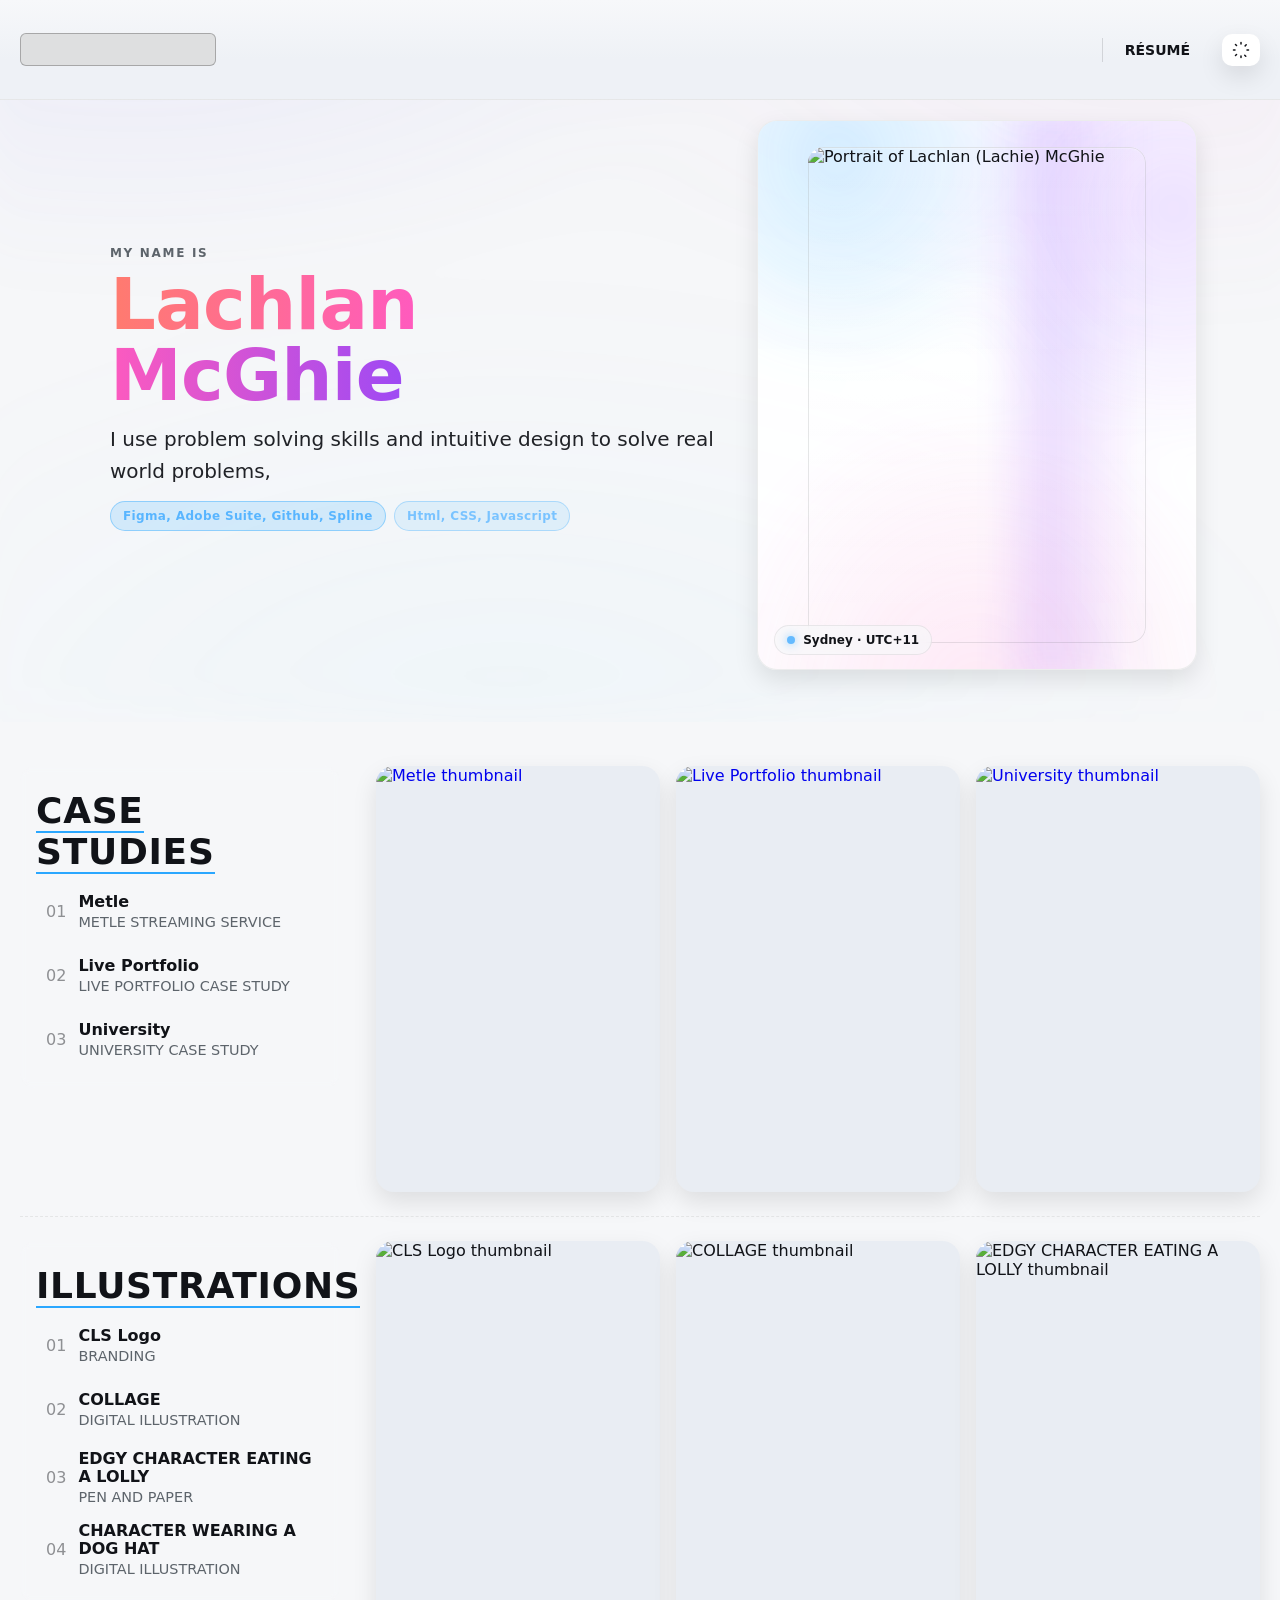
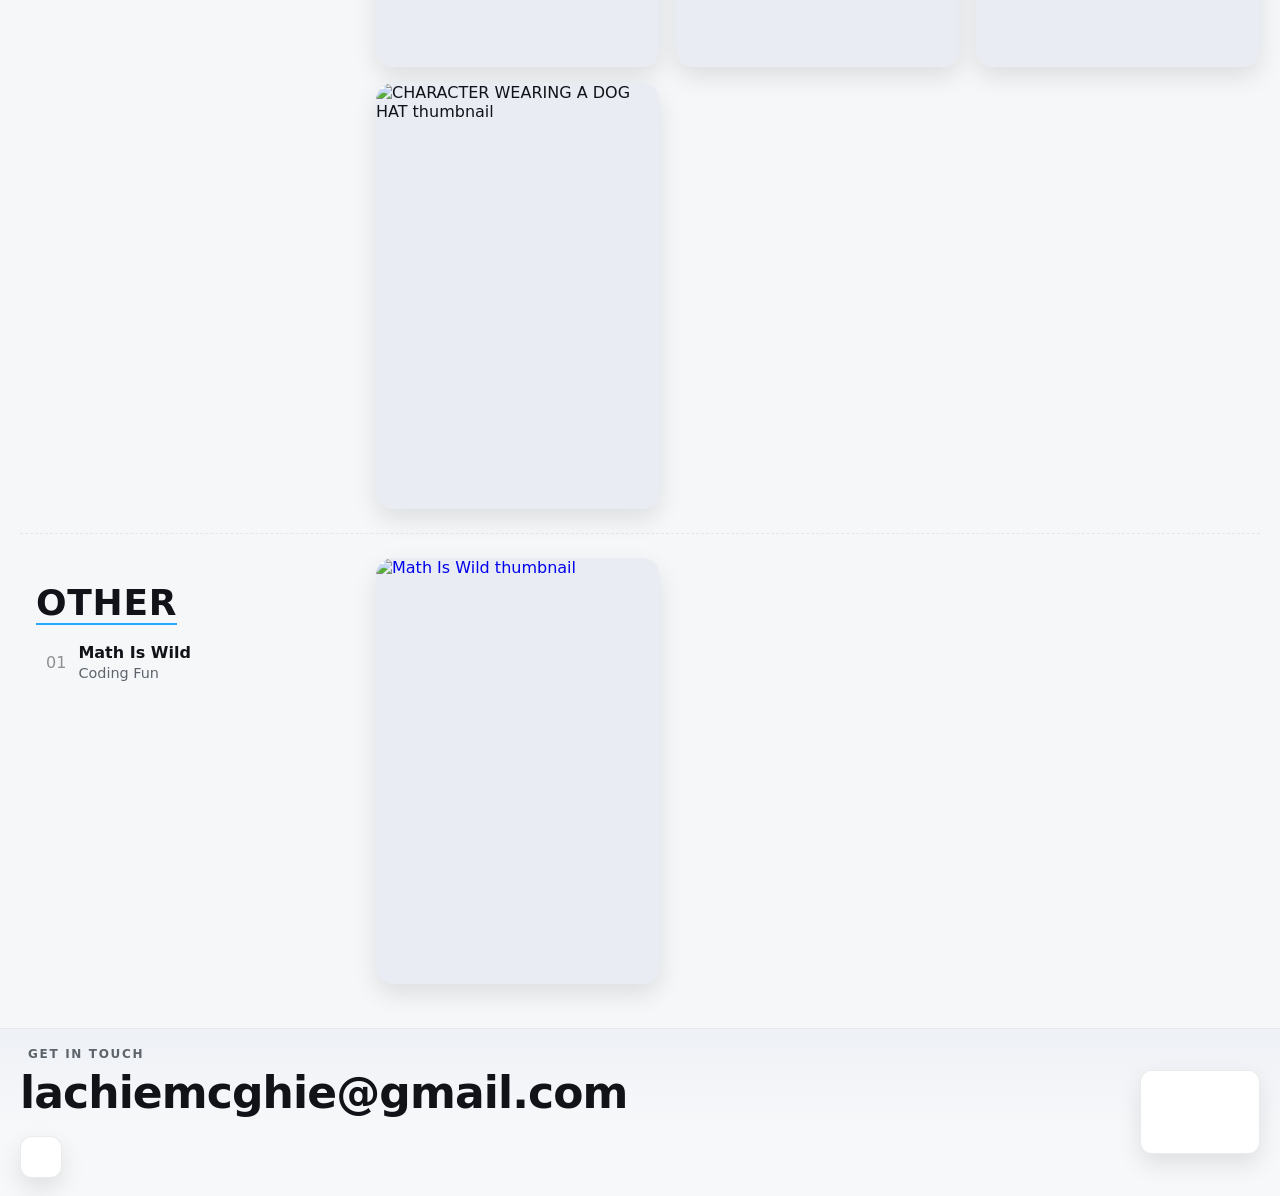
==== Public/index.html @ 0c48e63c "fresh: clean history without large binaries" ====
<!DOCTYPE html>
<html lang="en">

<!-- Head Starts -->

<head>
  <meta charset="UTF-8">
  <meta name="viewport" content="width=device-width, initial-scale=1.0">
  <title>Portfolio</title>
  <link rel="icon" type="image/png"
    href="[data-uri]">

  <!-- CSS -->
  <link rel="stylesheet" href="global.css" />
  <link rel="stylesheet" href="home.css" />

  <!-- Theme -->
  <meta name="theme-color" content="#0e0e11">

  <!-- Icons -->
  <script src="https://kit.fontawesome.com/159c5c66b8.js" crossorigin="anonymous"></script>

  <!-- Firebase (v8) -->
  <script src="https://www.gstatic.com/firebasejs/8.10.1/firebase-app.js"></script>
  <script src="https://www.gstatic.com/firebasejs/8.10.1/firebase-firestore.js"></script>
  <script src="https://www.gstatic.com/firebasejs/8.10.1/firebase-analytics.js"></script>

  <meta name="description"
    content="Lachlan McGhie — UX designer. Case studies in product design, research, prototypes, and writing.">
  <meta property="og:title" content="Lachlan McGhie — Portfolio">
  <meta property="og:description" content="UX case studies, writing, and illustration.">
  <meta property="og:type" content="website">
  <meta property="og:url" content="https://lachoutlaws.com/">
  <meta property="og:image" content="https://lachoutlaws.com/Images/og/home-og.jpg">
</head>
<!-- Head Ends -->

<body>
  <!-- ========= HEADER ========= -->
  <header>
    <div class="headerInner">
      <a href="index.html" class="headerLogoLink" aria-label="Home">
        <div class="headerLogo"></div>
      </a>

      <!-- hamburger (mobile) -->
      <button class="menuBtn" type="button" aria-label="Open menu" aria-expanded="false" aria-controls="mobileMenu">
        <svg class="menuIcon" viewBox="0 0 24 24" aria-hidden="true">
          <path d="M3 6h18v2H3zM3 11h18v2H3zM3 16h18v2H3z" fill="currentColor" />
        </svg>
      </button>

      <!-- desktop links -->
      <nav class="headerNav" aria-label="Primary">
        <!-- <a class="nav" href="#">ABOUT</a> -->
        <!-- download attribute will suggest download when supported -->
        <a class="nav" href="Data/UX Design Resume.pdf" target="_blank" download>RÉSUMÉ</a>
        <button class="themeToggle" id="themeToggle" aria-label="Toggle color theme" aria-pressed="false">
          <svg class="icon-sun" viewBox="0 0 24 24" width="18" height="18" aria-hidden="true">
            <path
              d="M12 4V2m0 20v-2m8-8h2M2 12h2m12.95 6.95 1.41 1.41M4.64 4.64 6.05 6.05m0 11.9-1.41 1.41m12.9-12.9 1.41-1.41"
              fill="none" stroke="currentColor" stroke-width="2" stroke-linecap="round" />
          </svg>
          <svg class="icon-moon" viewBox="0 0 24 24" width="18" height="18" aria-hidden="true">
            <path d="M21 12.79A9 9 0 1 1 11.21 3 7 7 0 0 0 21 12.79Z" fill="currentColor" />
          </svg>
        </button>
      </nav>
    </div>
  </header>

  <!-- mobile menu -->
  <nav id="mobileMenu" class="mobileMenu" hidden aria-label="Mobile">
    <ul>
      <li><a href="#">ABOUT</a></li>
      <li><a href="Data/UX Design Resume.pdf" download>RÉSUMÉ</a></li>
    </ul>
  </nav>

  <!-- ========= HERO ========= -->
  <section class="heroIntro" aria-label="Intro">
    <div class="heroIntro__wrap container heroIntroGrid">
      <!-- LEFT: text -->
      <div class="heroLeft">
        <p class="heroIntro__kicker">My Name Is</p>
        <h1 class="heroIntro__title">
          <span class="name-gradient is-anim">Lachlan McGhie</span>
        </h1>
        <p class="heroIntro__sub">
          I use problem solving skills and intuitive design to solve real world problems,
        </p>
        <ul class="heroIntro__chips" role="list">
          <li class="chip">Figma, Adobe Suite, Github, Spline</li>
          <li class="chip chip--soft">Html, CSS, Javascript</li>
        </ul>
      </div>

      <!-- RIGHT: portrait card -->
      <aside class="heroRight" aria-label="Portrait">
        <div class="avatarCard">
          <div class="avatarGlow" aria-hidden="true"></div>
          <figure class="avatarFrame">
            <img src="Images/tempMePic.png" alt="Portrait of Lachlan (Lachie) McGhie" />
          </figure>
          <div class="avatarBadge">
            <span class="dot"></span>
            Sydney · UTC+11
          </div>
        </div>
      </aside>
    </div>
    <div class="heroIntro__bg" aria-hidden="true"></div>
  </section>

  <!-- ========= CONTENT ========= -->
  <div class="container">
    <!-- ===== (Case Studies) ===== -->
    <section id="projects-caseStudies" class="projectsRow" aria-label="workProjects">
      <div class="projectsRowTOC">
        <div class="projectsTOC">
          <h3 class="projectsTOCTitle" data-work="caseStudy"><span><span>CASE STUDIES</span></span></h3>
          <ul class="projectsTOCLists res-caseStudy"></ul>
        </div>
      </div>
      <div class="projectsRowContent">
        <ul class="projectRowWorks"></ul>
      </div>
    </section>

    <!-- ===== (Illustrations) ===== -->
    <section id="projects-illustrations" class="projectsRow" aria-label="illustrationProjects">
      <div class="projectsRowTOC">
        <div class="projectsTOC">
          <h3 class="projectsTOCTitle" data-work="illustration"><span><span>ILLUSTRATIONS</span></span></h3>
          <ul class="projectsTOCLists res-illustration"></ul>
        </div>
      </div>
      <div class="projectsRowContent">
        <ul class="projectRowWorks"></ul>
      </div>
    </section>

    <!-- ===== (Other) ===== -->
    <section id="projects-other" class="projectsRow" aria-label="otherProjects">
      <div class="projectsRowTOC">
        <div class="projectsTOC">
          <h3 class="projectsTOCTitle" data-work="other"><span><span>OTHER</span></span></h3>
          <ul class="projectsTOCLists res-other"></ul>
        </div>
      </div>
      <div class="projectsRowContent">
        <ul class="projectRowWorks"></ul>
      </div>
    </section>
  </div>

  <!-- ===== FULLSCREEN GALLERY ===== -->
  <div class="galleryContainer" id="gallery" aria-hidden="true" role="dialog" aria-modal="true">
    <button class="galleryClose" aria-label="Close">&times;</button>

    <div class="galleryOverlay">
      <!-- Left -->
      <div class="gallerySection is-left">
        <img class="gallerySectionPreview is-prev" alt="Previous image preview">
        <button class="gallerySectionArrow is-prev" aria-label="Previous">
          <svg class="gallerySectionArrowIcon" viewBox="0 0 58 16" aria-hidden="true">
            <path
              d="M0.293 7.293a1 1 0 0 0 0 1.414l6.364 6.364a1 1 0 0 0 1.414-1.414L2.414 8l5.657-5.657A1 1 0 0 0 6.657.93L0.293 7.293ZM58 8V7H1v1H58Z"
              fill="currentColor" />
          </svg>
        </button>
      </div>

      <!-- Center (wrapped in glow) -->
      <div class="gallerySection is-center">
        <div class="glow-wrap">
          <div class="projectCard" role="group" aria-labelledby="case-title">
            <div class="projectCardBody">
              <div class="projectCardInfoContainer">
                <h3 id="case-title" class="projectCardTitle"></h3>
                <p class="projectCardSubtitle"></p>

                <h4 class="projectCardHeading">Overview</h4>
                <!-- JS fills this from JSON -->
                <p class="projectCardInfo"></p>

                <div class="projectCardButtonsContainer">
                  <a class="btn projectCardButton" href="#" target="_self" rel="noopener"></a>
                </div>
              </div>

              <figure class="projectCardMediaContainer">
                <img id="casePoster" class="projectCardMedia" alt="">
              </figure>
            </div>
          </div>
        </div>
      </div>

      <!-- Right -->
      <div class="gallerySection is-right">
        <img class="gallerySectionPreview is-next" alt="Next image preview">
        <button class="gallerySectionArrow is-next" aria-label="Next">
          <svg class="gallerySectionArrowIcon" viewBox="0 0 58 16" aria-hidden="true">
            <g transform="scale(-1,1) translate(-58,0)">
              <path
                d="M0.293 7.293a1 1 0 0 0 0 1.414l6.364 6.364a1 1 0 0 0 1.414-1.414L2.414 8l5.657-5.657A1 1 0 0 0 6.657.93L0.293 7.293ZM58 8V7H1v1H58Z"
                fill="currentColor" />
            </g>
          </svg>
        </button>
      </div>

      <div class="gallerySectionGlow is-left" aria-hidden="true"></div>
      <div class="gallerySectionGlow is-right" aria-hidden="true"></div>
    </div>

    <div class="gallerySectionBottomBar" role="group" aria-label="Slide navigation">
      <button class="gallerySectionArrow is-prev" aria-label="Previous">
        <svg class="gallerySectionArrowIcon" viewBox="0 0 58 16" aria-hidden="true">
          <path
            d="M0.293 7.293a1 1 0 0 0 0 1.414l6.364 6.364a1 1 0 0 0 1.414-1.414L2.414 8l5.657-5.657A1 1 0 0 0 6.657.93L0.293 7.293ZM58 8V7H1v1H58Z"
            fill="currentColor" />
        </svg>
      </button>

      <div class="gallerySectionSpacer" aria-hidden="true"></div>

      <button class="gallerySectionArrow is-next" aria-label="Next">
        <svg class="gallerySectionArrowIcon" viewBox="0 0 58 16" aria-hidden="true">
          <g transform="scale(-1,1) translate(-58,0)">
            <path
              d="M0.293 7.293a1 1 0 0 0 0 1.414l6.364 6.364a1 1 0 0 0 1.414-1.414L2.414 8l5.657-5.657A1 1 0 0 0 6.657.93L0.293 7.293ZM58 8V7H1v1H58Z"
              fill="currentColor" />
          </g>
        </svg>
      </button>
    </div>
  </div>

  <!-- ========= FOOTER ========= -->
  <footer class="footer" role="contentinfo">
    <div class="footerInner">
      <div class="footerWrapper">
        <div class="emailContainer">
          <div class="kicker">
            <i class="fa-solid fa-envelope" aria-hidden="true"></i>
            GET IN TOUCH
          </div>

          <div class="footerEmail">
            <a class="emailAddress" href="mailto:lachiemcghie@gmail.com">lachi​emcghie@gmail.com</a>
          </div>

          <nav class="socialsContainer" aria-label="Social links">
            <a href="https://www.instagram.com/lachoutlaws/" aria-label="LinkedIn" target="_blank" rel="noopener">
              <i class="fa-brands fa-instagram" aria-hidden="true"></i>
            </a>
          </nav>
        </div>

        <div class="footerRight" aria-hidden="true"></div>
      </div>
    </div>
  </footer>

  <!-- JavaScript -->
  <script type="module" src="reveal.js"></script>
  <script type="module" src="home.js"></script>
  <script type="module" src="appContent.js"></script>
  <script type="module" src="./firestore.js"></script>
</body>

</html>
---- Public/global.css ----
/* Shadows (elevation tokens) */
:root {
  --shadow-s: inset 0 1px 2px #ffffff30, 0 1px 2px #00000030, 0 2px 4px #00000015;
  /* small */
  --shadow-m: inset 0 1px 2px #ffffff50, 0 2px 4px #00000030, 0 4px 8px #00000015;
  /* medium */
  --shadow-l: inset 0 1px 2px #ffffff70, 0 4px 6px #00000030, 0 6px 10px #00000015;
  /* large */
}

/* Dark mode: dial down the white inset so it doesn’t halo */
@media (prefers-color-scheme: dark) {
  :root {
    --shadow-s: inset 0 1px 2px #ffffff20, 0 1px 2px #00000060, 0 2px 4px #00000040;
    --shadow-m: inset 0 1px 2px #ffffff25, 0 2px 4px #00000060, 0 4px 8px #00000040;
    --shadow-l: inset 0 1px 2px #ffffff30, 0 4px 6px #00000060, 0 6px 10px #00000040;
  }
}

/* ====== THEME CORE ====== */
/* We keep your existing :root as the Dark defaults. */
/* Light theme overrides live under [data-theme="light"]. */

:root[data-theme="light"] {
  /* palette */
  --bg: #f6f7f9;
  --fg: #111318;
  --muted: #5d646b;
  --accent: #2AA7FF;
  /* a bit cleaner on light */
  --card: #ffffff;

  /* shadows tuned for light backgrounds */
  --shadow: 0 10px 24px rgba(0, 0, 0, .10);
  --shadow-thumb: 0 6px 14px rgba(0, 0, 0, .10);
  --shadow-thumb-hover: 0 12px 22px rgba(0, 0, 0, .16);

  /* frosted surfaces */
  --glass-tint: color-mix(in oklab, #ffffff 80%, #c9d1d9 20%);
}

/* Use the var if present; fall back to dark formula */
.caseCard {
  background: var(--glass-tint, color-mix(in oklab, var(--bg) 80%, white 12%));
}

/* Scrim for overlay per theme */
.gallery {
  background: rgba(8, 8, 10, .86);
}

:root[data-theme="light"] .gallery {
  background: rgba(240, 242, 245, .86);
}

/* Text on glass a notch darker on light */
:root[data-theme="light"] .caseLeft p {
  color: color-mix(in oklab, var(--fg) 88%, black 12%);
}

/* Outline/keylines visible on light */
:root[data-theme="light"] .socialsContainer a,
:root[data-theme="light"] .footerRight {
  border-color: #00000014;
}

/* Year card glass tweak for light */
:root[data-theme="light"] .yearCard {
  background: color-mix(in oklab, #ffffff 88%, #c9d1d9 12%);
  border-color: #00000012;
  box-shadow:
    inset 0 1px 2px rgba(255, 255, 255, .65),
    0 10px 24px rgba(0, 0, 0, .10);
}

/* Hero/CTA pills keep the same two-layer recipe; colors swap via vars */
:root[data-theme="light"] .btn,
:root[data-theme="light"] .btn-cta {
  box-shadow:
    inset 0 1px 2px rgba(255, 255, 255, .9),
    0 4px 10px rgba(0, 0, 0, .12);
}

/* ====== THEME TOGGLE BUTTON ====== */
.themeToggle {
  appearance: none;
  border: 1px solid #ffffff26;
  background: var(--card);
  color: var(--fg);
  width: 38px;
  height: 32px;
  display: inline-grid;
  place-items: center;
  border-radius: 10px;
  margin-left: 10px;
  cursor: pointer;
  box-shadow: var(--shadow);
  transition: transform .12s ease, box-shadow .18s ease, border-color .18s ease, background-color .18s ease;
}

.themeToggle:hover {
  transform: translateY(-1px);
  border-color: var(--accent);
  box-shadow: 0 0 0 3px color-mix(in oklab, var(--accent) 18%, transparent), var(--shadow);
}

.themeToggle:active {
  transform: translateY(0);
}

.themeToggle .icon-sun {
  display: none;
}

.themeToggle .icon-moon {
  display: block;
}

/* In light mode, show sun icon */
:root[data-theme="light"] .themeToggle .icon-sun {
  display: block;
}

:root[data-theme="light"] .themeToggle .icon-moon {
  display: none;
}

/* Nice, low-cost color transition */
html,
body,
.yearCard,
.caseCard,
header,
.footer,
.yWorksLists__thumb {
  transition: background-color .25s ease, color .25s ease, border-color .25s ease;
}


/* Gate: only animate when JS is present */
.js .reveal {
  opacity: 0;
  transform: translateY(12px);
  transition: opacity .45s ease-out, transform .45s ease-out;
  will-change: opacity, transform;
}

.js .reveal.is-visible {
  opacity: 1;
  transform: none;
}

@media (prefers-reduced-motion: reduce) {
  .js .reveal {
    opacity: 1 !important;
    transform: none !important;
    transition: none !important;
  }
}

/* ===== Illustrations module (simple grid) ===== */
.illGrid {
  display: grid;
  grid-template-columns: repeat(auto-fill, minmax(240px, 1fr));
  gap: var(--gap);
}

/* Cards */
.illCard {
  list-style: none;
  display: block;
  border-radius: 16px;
  overflow: hidden;
  background: var(--card);
  border: 1px solid var(--border-soft, #ffffff14);
  box-shadow: var(--shadow);
}

/* Thumb uses aspect-ratio (no absolute math needed) */
.illThumb {
  width: 100%;
  aspect-ratio: 4 / 3;
  /* default shape */
  background: #222 center/cover no-repeat;
}

.illThumb img {
  display: none;
}

/* bg does the preview; keep <img> for gallery fallback */

/* Optional width spans on wide screens */
.illCard.span-2x1 {
  grid-column: span 2;
}

/* wider card */
.illCard.span-2x2 {
  grid-column: span 2;
}

/* still just wider; square look via ratio */
.illCard.span-1x2 .illThumb {
  aspect-ratio: 3 / 4;
}

/* portrait */
.illCard.span-2x1 .illThumb {
  aspect-ratio: 16 / 9;
}

/* landscape wide */
.illCard.span-2x2 .illThumb {
  aspect-ratio: 1 / 1;
}

/* square */

.illMeta {
  padding: 10px 12px 12px;
  display: grid;
  gap: 4px;
}

.illTitle {
  margin: 0;
  color: #fff;
  font: 700 15px/1.3 Inter, system-ui;
}

.illSub {
  margin: 0;
  color: var(--muted);
  font: 500 12px/1.2 system-ui;
}

/* mobile: single column anyway */
@media (max-width: 720px) {

  .illCard.span-2x1,
  .illCard.span-2x2 {
    grid-column: span 1;
  }
}

.imgPlaceholder {
  width: 100%;
  /* aspect-ratio: 16/9; */
  background: #5ba7ff;
  border: 1px solid var(--border-soft, #ffffff14);
  border-radius: 12px;
  box-shadow: var(--shadow, 0 10px 30px rgba(0, 0, 0, .35));
}

/* ===== Force header/footer to respect theme (wins specificity) ===== */

/* 1) Make sure we have theme tokens for gradients */
:root {
  --grad-a: #0f0f12;
  /* dark top */
  --grad-b: #0d0d10;
  /* dark base */
  --line-weak: #ffffff14;
}

:root[data-theme="light"] {
  --grad-a: #f7f8fa;
  /* light top */
  --grad-b: #eef1f6;
  /* light base */
  --line-weak: #00000012;
}



/* 2) Override any earlier background rules */
html:not([data-theme="light"]) header,
html:not([data-theme="light"]) .footer {
  background: linear-gradient(180deg, var(--grad-a) 0%, var(--grad-b) 60%, var(--grad-b)) !important;
}

/* In light mode, flip to the light gradient */
html[data-theme="light"] header {
  background: linear-gradient(180deg, var(--grad-a) 0%, var(--grad-b) 60%, var(--grad-b)) !important;
  border-bottom-color: var(--line-weak) !important;
}

html[data-theme="light"] .footer {
  background: linear-gradient(180deg, var(--grad-b) 0%, var(--grad-a) 60%, var(--grad-a)) !important;
  border-top-color: var(--line-weak) !important;
}

/* 3) Kill any stray component-level backgrounds fighting us */
header,
.footer {
  background-color: transparent !important;
  /* in case some rule set a plain color */
  background-image: none;
  /* reset before we apply our gradient above */
}



/* ========== Header (sticky) ========== */
header {
    position: fixed;
    width: 100%;
    top: 0;
    z-index: 200;
    height: var(--header-h);
    background: linear-gradient(180deg, var(--grad-a) 0%, var(--grad-b) 60%, var(--grad-b));
    border-bottom: 1px solid var(--line-weak);
    display: flex;
    justify-content: center;
    padding: 0 var(--gutter-x);
}

.headerInner {
    width: 100%;
    max-width: var(--container-max);
    margin: 0 auto;
    display: flex;
    justify-content: space-between;
    align-items: center;
}

.headerLogo {
    width: 196px;
    height: 33px;
    border-radius: 6px;
    background: color-mix(in oklab, var(--fg) 12%, var(--surface-1));
    box-shadow: inset 0 0 0 1px rgba(0, 0, 0, .25);
}

.headerNav {
    display: inline-flex;
    align-items: center;
    gap: 0;
}

.headerNav .nav {
    display: flex;
    padding: 4px 22px;
    justify-content: center;
    align-items: center;
    gap: 4px;
    border-left: 1px solid var(--line-mid);
    color: var(--fg);
    font-size: 14px;
    font-weight: 600;
    text-decoration: none;
}

.headerNav .nav:last-child {
    border-right: 1px solid var(--line-mid);
}

.menuBtn {
    display: none;
    appearance: none;
    border: 0;
    background: transparent;
    padding: 8px;
    line-height: 0;
    color: var(--fg);
    cursor: pointer;
}

.menuIcon {
    width: 28px;
    height: 28px;
    display: block;
}

.menuBtn:focus-visible {
    outline: 2px solid var(--accent);
    outline-offset: 3px;
    border-radius: 6px;
}

/* Mobile nav panel */
.mobileMenu {
    position: fixed;
    top: var(--header-h);
    left: 0;
    right: 0;
    background: var(--surface-1);
    color: var(--fg);
    padding: 16px var(--gutter-x) 24px;
    transform: translateY(-8px);
    opacity: 0;
    transition: opacity .18s ease, transform .18s ease;
    z-index: 120;
    border-bottom: 1px solid var(--line-weak);
}

.mobileMenu[hidden] {
    display: block;
    opacity: 0;
    pointer-events: none;
}

.mobileMenu.is-open {
    opacity: 1;
    transform: translateY(0);
    pointer-events: auto;
}

.mobileMenu ul {
    list-style: none;
    margin: 0;
    padding: 0;
    display: flex;
    flex-direction: column;
    gap: 18px;
}

.mobileMenu a {
    color: var(--fg);
    text-decoration: none;
    font: 700 20px/1.2 system-ui;
}


/* ========== Footer ========== */
.footer {
    width: 100%;
    background: linear-gradient(180deg, var(--grad-b) 0%, var(--surface-0) 60%, var(--surface-0));
    border-top: 1px solid var(--line-weak);
    display: flex;
    justify-content: center;
    align-items: center;
    padding: 0 var(--gutter-x);
    min-height: var(--header-h);
}

.footerInner {
    width: 100%;
    max-width: var(--container-max);
    margin: 0 auto;
}

.footerWrapper {
    width: 100%;
    display: flex;
    align-items: center;
    justify-content: space-between;
    gap: 24px;
    padding: 18px 0;
}

.emailContainer .kicker {
    font-size: 12px;
    font-weight: 800;
    letter-spacing: .14em;
    text-transform: uppercase;
    color: var(--muted);
    margin-bottom: 6px;
    display: flex;
    align-items: center;
    gap: 8px;
}

.footerEmail {
    display: flex;
    align-items: baseline;
    gap: 14px;
    flex-wrap: wrap;
}

.emailAddress {
    text-decoration: none;
    color: var(--fg);
    font-family: Inter, system-ui, -apple-system, "Segoe UI", Roboto, Arial, sans-serif;
    font-size: clamp(24px, 4.5vw, 44px);
    line-height: 1.2;
    font-weight: 700;
    letter-spacing: -.02em;
    text-underline-offset: 4px;
    text-decoration-thickness: 2px;
    transition: color .18s ease, text-decoration-color .18s ease, opacity .18s ease;
}

.emailAddress:hover,
.emailAddress:focus-visible {
    text-decoration: underline;
    text-decoration-color: var(--accent);
    color: var(--fg);
    opacity: .95;
    outline: none;
}

.socialsContainer {
    display: flex;
    align-items: center;
    gap: 14px;
    margin-top: 16px;
}

.socialsContainer a {
    width: 42px;
    height: 42px;
    display: grid;
    place-items: center;
    border-radius: 12px;
    border: 1px solid var(--line-mid);
    color: var(--fg);
    background: var(--surface-1);
    box-shadow: var(--shadow);
    text-decoration: none;
    transition: transform .15s ease, background-color .15s ease, border-color .15s ease, box-shadow .15s ease;
    outline: none;
}

.socialsContainer a:hover,
.socialsContainer a:focus-visible {
    transform: translateY(-2px);
    background: color-mix(in oklab, var(--surface-1) 92%, var(--bg) 8%);
    border-color: var(--accent);
    box-shadow: 0 0 0 3px color-mix(in oklab, var(--accent) 20%, transparent), var(--shadow);
}

.footerRight {
    width: 120px;
    height: 84px;
    border-radius: 12px;
    background: var(--surface-1);
    box-shadow: var(--shadow);
    border: 1px solid var(--line-weak);
    flex-shrink: 0;
}

.footerRight img {
    width: 100%;
    height: 100%;
    object-fit: cover;
    object-position: center;
    border-radius: inherit;
}


:root{
  --z-header: 4000;
  --z-gallery: 3000;
  --header-h: 100px;           /* desktop default */
  --gallery-pad-top: calc(var(--header-h) + max(14px, env(safe-area-inset-top)));
}

/* your fixed header stays on top */
header{
  position: fixed;
  inset: 0 0 auto 0;
  z-index: var(--z-header);
}

/* overlay */
#gallery{
  position: fixed;
  inset: 0;
  z-index: var(--z-gallery);
  height: 100svh;
  padding-top: var(--gallery-pad-top);  /* ⬅️ the important bit */
  padding-bottom: max(10px, env(safe-area-inset-bottom));
  overflow: auto;
}

/* make the center panel a positioning context for your label chip */
#gallery .gallerySection.is-center{ position: relative; }

/* nudge the chip down a touch so it never touches the header */
.galleryTopLabel{
  position: absolute;
  left: clamp(10px, 1.2vw, 16px);
  top: clamp(12px, 1.6vw, 20px);
}

/* extra breathing room above the first card area */
#gallery .gallerySection.is-center .projectCard,
#gallery .gallerySection.is-center .projectCardHeader{
  margin-top: clamp(6px, 1.5vh, 18px);
}

@media (max-width: 720px){
  :root{ --header-h: 50px; }   /* your mobile header */
  /* a touch more pad on small screens */
  #gallery{ padding-top: calc(var(--gallery-pad-top) + 6px); }
}

@media (max-width: 720px) {
  .galleryTopLabel { display: none !important; }
}
---- Public/home.css ----
/* ========== Core tokens (Dark default) ========== */
:root {
    /* Palette */
    --bg: #0e0e11;
    --fg: #e7e7ea;
    --muted: #9aa1a6;
    --accent: #79DAFF;
    --accent50: #79DAFFaa;
    --accent-ink: #06141a;

    /* Surfaces */
    --card: #16161a;
    --surface-0: var(--bg);
    --surface-1: var(--card);
    --surface-2: color-mix(in oklab, var(--bg) 80%, white 12%);

    /* Lines */
    --line-weak: #ffffff14;
    --line-mid: #ffffff26;

    /* Gradients */
    --grad-a: #0f0f12;
    --grad-b: #0d0d10;

    /* Overlay / hints */
    --scrim: rgba(8, 8, 10, .86);
    --edge-hint: rgba(173, 216, 230, .30);
    --thumb-bg: #222;

    /* Shadows */
    --shadow: 0 10px 30px rgba(0, 0, 0, .35);
    --shadow-thumb: 0 6px 14px rgba(0, 0, 0, .12);
    --shadow-thumb-hover: 0 12px 22px rgba(0, 0, 0, .18);
    --glass-top-hl: rgba(255, 255, 255, .14);
    --glass-shadow: var(--shadow);

    /* Sizes / spacing */
    --gap: 16px;
    --radius: 18px;
    --radius-sm: 10px;
    --radius-md: 12px;
    --radius-lg: 16px;
    --pad: 20px;
    --leftCol: minmax(220px, 320px);
    --container-max: 1400px;
    --header-h: 100px;
    --gutter-x: var(--pad);

    /* Gallery */
    --peek: 96px;
    --panel-w: 340px;
    --stage-raise: 40px;
    --poster-col: 420px;
    --btn-outline-w: 2px;

    /* Small shadow tokens */
    --shadow-s: inset 0 1px 2px #ffffff30, 0 1px 2px #00000030, 0 2px 4px #00000015;
    --shadow-m: inset 0 1px 2px #ffffff50, 0 2px 4px #00000030, 0 4px 8px #00000015;
    --shadow-l: inset 0 1px 2px #ffffff70, 0 4px 6px #00000030, 0 6px 10px #00000015;
}

/* ========== Light theme overrides ========== */
:root[data-theme="light"] {
    --bg: #f6f7f9;
    --fg: #111318;
    --muted: #5d646b;
    --accent: #2AA7FF;
    --accent50: color-mix(in oklab, var(--accent) 66%, transparent);

    --card: #fff;
    --surface-0: var(--bg);
    --surface-1: var(--card);
    --surface-2: color-mix(in oklab, #fff 88%, #c9d1d9 12%);

    --line-weak: #00000012;
    --line-mid: #0000001f;
    --grad-a: #f7f8fa;
    --grad-b: #eef1f6;

    --scrim: rgba(240, 242, 245, .86);
    --edge-hint: rgba(0, 123, 193, .18);
    --thumb-bg: #e9edf3;

    --glass-top-hl: rgba(255, 255, 255, .65);
    --glass-shadow: 0 10px 24px rgba(0, 0, 0, .10);

    --shadow: 0 10px 24px rgba(0, 0, 0, .10);
    --shadow-thumb: 0 6px 12px rgba(0, 0, 0, .10);
    --shadow-thumb-hover: 0 12px 20px rgba(0, 0, 0, .16);

    --shadow-s: inset 0 1px 2px #ffffff20, 0 1px 2px #00000025, 0 2px 4px #00000012;
    --shadow-m: inset 0 1px 2px #ffffff30, 0 2px 4px #00000025, 0 4px 8px #00000012;
    --shadow-l: inset 0 1px 2px #ffffff36, 0 4px 6px #00000025, 0 6px 10px #00000012;
}

/* ========== Base ========== */
* {
    box-sizing: border-box;
}

html,
body {
    height: 100%;
}

html {
    scroll-padding-top: calc(var(--header-h) + 12px);
}

/* support legacy + new section offset */
.yRow,
.projectsRow {
    scroll-margin-top: calc(var(--header-h) + 12px);
}

body {
    margin: 0;
    background: var(--surface-0);
    color: var(--fg);
    font-family: system-ui, -apple-system, Segoe UI, Roboto, Inter, Arial, sans-serif;
}

/* smooth theme transitions on main surfaces */
html,
body,
header,
.footer,
.yearCard,
.caseCard,
.projectCard,
.yWorksLists__thumb,
.projectRowWorksThumbnail {
    transition: background-color .25s ease, color .25s ease, border-color .25s ease;
}

/* ========== Container ========== */
.container {
    max-width: var(--container-max);
    margin: 0 auto;
    padding: var(--pad);
}

/* ========== HeroIntro (with subtle purple glow + portrait card) ========== */
.heroIntro {
    position: relative;
    isolation: isolate;
    padding: clamp(8px, 2.2vw, 28px) var(--pad) clamp(16px, 3vw, 32px);
    padding-top: 100px;
    background: var(--bg);
    color: var(--fg);
    overflow: clip;
}

.heroIntro__bg {
    position: absolute;
    inset: -12% -2% -8%;
    background:
        radial-gradient(90% 70% at 12% 10%, color-mix(in oklab, #8b7dff 16%, transparent) 0%, transparent 55%),
        radial-gradient(80% 60% at 88% 18%, color-mix(in oklab, #ff7ce6 10%, transparent) 0%, transparent 60%),
        radial-gradient(100% 80% at 40% 100%, color-mix(in oklab, #6cd2ff 8%, transparent) 0%, transparent 65%),
        linear-gradient(180deg, color-mix(in oklab, var(--fg) 2%, transparent), transparent 60%);
    transform: translateY(-6%);
    filter: blur(26px) saturate(1.02) contrast(1.02);
    opacity: .62;
    pointer-events: none;
    z-index: -1;
}

.heroIntro .container {
    max-width: min(var(--container-max), 1100px);
}

.heroIntro__kicker {
    margin: 0 0 10px;
    color: var(--muted);
    font: 800 12px/1 system-ui;
    letter-spacing: .14em;
    text-transform: uppercase;
}

.heroIntro__title {
    margin: 6px 0 clamp(6px, 1.4vw, 12px);
    font: 900 clamp(28px, 6vw, 72px)/.98 Inter, system-ui;
    letter-spacing: -.01em;
    color: var(--fg);
}

.u-accent {
    text-decoration: underline;
    text-decoration-color: var(--accent);
    text-underline-offset: .18em;
}

.heroIntro__sub {
    margin: 0 0 clamp(10px, 1.8vw, 14px);
    color: color-mix(in oklab, var(--fg) 92%, white 8%);
    font: 500 clamp(16px, 2.2vw, 20px)/1.6 Inter, system-ui;
    max-width: 72ch;
}

.heroIntro__chips {
    --chip-bg: color-mix(in oklab, var(--accent) 16%, transparent);
    --chip-ink: color-mix(in oklab, var(--accent) 85%, white 15%);
    display: flex;
    flex-wrap: wrap;
    gap: 8px;
    padding: 0;
    margin: 0 0 clamp(8px, 1.6vw, 12px);
    list-style: none;
}

.heroIntro .chip {
    padding: 8px 12px;
    border-radius: 999px;
    font: 700 12px/1 system-ui;
    letter-spacing: .03em;
    background: var(--chip-bg);
    color: var(--chip-ink);
    border: 1px solid color-mix(in oklab, var(--accent) 40%, transparent);
}

.heroIntro .chip--soft {
    background: color-mix(in oklab, var(--accent) 10%, transparent);
    color: color-mix(in oklab, var(--accent) 70%, white 30%);
    border-color: color-mix(in oklab, var(--accent) 28%, transparent);
}

/* layout */
.heroIntroGrid {
    display: grid;
    grid-template-columns: 1.2fr .8fr;
    gap: clamp(16px, 2.5vw, 28px);
    align-items: center;
}

.heroRight {
    min-width: 0;
    display: grid;
    place-items: center;
}

/* portrait card */
.avatarCard {
    position: relative;
    width: min(440px, 42vw);
    aspect-ratio: 4/5;
    border-radius: 20px;
    background: color-mix(in oklab, var(--surface-1) 90%, transparent);
    border: 1px solid var(--line-weak);
    overflow: clip;
    box-shadow: var(--shadow);
    isolation: isolate;
}

.avatarGlow {
    position: absolute;
    inset: -18% -14%;
    background:
        radial-gradient(60% 50% at 25% 18%, color-mix(in oklab, var(--accent) 24%, transparent) 0%, transparent 60%),
        radial-gradient(70% 55% at 85% 25%, color-mix(in oklab, #a46cff 22%, transparent) 0%, transparent 62%),
        radial-gradient(80% 65% at 50% 90%, color-mix(in oklab, #ff72c6 18%, transparent) 0%, transparent 65%);
    filter: blur(26px) saturate(1.05);
    opacity: .9;
    z-index: 0;
}

.avatarFrame {
    position: absolute;
    inset: 10px;
    border-radius: 16px;
    background: linear-gradient(180deg, #ffffff12, #0000);
    box-shadow: inset 0 1px 2px var(--glass-top-hl);
    overflow: hidden;
    z-index: 1;
}

.avatarFrame::before {
    content: "";
    position: absolute;
    inset: 0;
    border-radius: inherit;
    box-shadow: inset 0 0 0 1px color-mix(in oklab, var(--fg) 10%, transparent);
    pointer-events: none;
}

.avatarFrame img {
    width: 100%;
    height: 100%;
    object-fit: cover;
    display: block;
    transform: scale(1.02);
    transition: transform .4s cubic-bezier(.2, .8, .2, 1), filter .4s;
}

.avatarCard:hover .avatarFrame img {
    transform: scale(1.04);
}

.avatarBadge {
    position: absolute;
    left: 16px;
    bottom: 14px;
    display: inline-flex;
    align-items: center;
    gap: 8px;
    padding: 8px 12px;
    border-radius: 999px;
    background: color-mix(in oklab, var(--bg) 65%, transparent);
    border: 1px solid var(--line-weak);
    color: var(--fg);
    font: 600 12px/1 Inter, system-ui;
    z-index: 2;
    backdrop-filter: blur(6px);
}

.avatarBadge .dot {
    width: 8px;
    height: 8px;
    border-radius: 999px;
    background: color-mix(in oklab, var(--accent) 80%, white 20%);
    box-shadow: 0 0 10px color-mix(in oklab, var(--accent) 60%, transparent);
}

/* ========== Rows (legacy .yRow + new .projectsRow) ========== */
.yRow,
.projectsRow {
    display: grid;
    grid-template-columns: var(--leftCol) 1fr;
    gap: clamp(18px, 3vw, 36px);
    align-items: start;
    padding: 24px 0;
    border-top: 1px dashed var(--line-weak);
}

.yRow:first-of-type,
.projectsRow:first-of-type {
    border-top: none;
}

.yCol-left,
.projectsRowTOC {
    position: sticky;
    top: calc(var(--header-h) + 12px);
    align-self: start;
}

.yearCard,
.projectsTOC {
    border-radius: 16px;
    padding: 18px 16px;
    backdrop-filter: blur(4px);
}

/* Titles */
.yWorks__title,
.projectsTOCTitle {
    font-weight: 800;
    letter-spacing: .02em;
    margin: 6px 0 10px;
    font-size: clamp(24px, 3.2vw, 36px);
    color: var(--fg);
}

.yWorks__title>span>span,
.projectsTOCTitle>span>span {
    border-bottom: 2px solid var(--accent);
}

/* TOC lists */
.yWorks__titleLists,
.projectsTOCLists {
    list-style: none;
    margin: 10px 0 0;
    padding: 0;
    display: grid;
    gap: 4px;
}

.yWorks__titleLists li,
.projectsTOCLists li {
    padding: 6px 10px;
    display: flex;
    align-items: center;
    gap: 10px;
    border-radius: 12px;
    position: relative;
}

.yWorks__titleLists--num,
.projectsTOCLists--number {
    opacity: .45;
    font-variant-numeric: tabular-nums;
    min-width: 2.2ch;
    line-height: 1;
    align-self: center;
}

.yWorks__titleLists--title,
.projectsTOCLists--title {
    font-weight: 600;
    margin: 0;
    line-height: 1.15;
}

.yWorks__titleLists--date,
.projectsTOCLists--subtitle {
    color: var(--muted);
    font-size: .9rem;
    margin: 2px 0 0;
    line-height: 1.2;
}

/* hover link state */
.yWorks__titleLists li.is-linked::before,
.projectsTOCLists li.is-linked::before {
    content: "";
    position: absolute;
    inset: 0;
    border-radius: inherit;
    background: color-mix(in oklab, var(--fg) 8%, transparent);
    pointer-events: none;
}

.yWorks__titleLists li.is-linked .yWorks__titleLists--title,
.projectsTOCLists li.is-linked .projectsTOCLists--title {
    color: #fff;
}

:root[data-theme="light"] .yWorks__titleLists li.is-linked .yWorks__titleLists--title,
:root[data-theme="light"] .projectsTOCLists li.is-linked .projectsTOCLists--title {
    color: #000;
}

.yWorks__titleLists li.is-linked .yWorks__titleLists--date,
.projectsTOCLists li.is-linked .projectsTOCLists--subtitle {
    color: var(--accent);
}

/* legacy nav buttons */
.yWorks__title__nav {
    display: flex;
    gap: 10px;
    margin-top: 10px;
}

.yWorks__title__nav__btn a {
    display: inline-block;
    width: 34px;
    height: 34px;
    border-radius: 999px;
    background: color-mix(in oklab, var(--bg) 70%, white 8%);
    border: 1px solid color-mix(in oklab, var(--fg) 14%, transparent);
    box-shadow: inset 0 1px 2px rgba(255, 255, 255, .28), 0 6px 14px rgba(0, 0, 0, .22);
    position: relative;
    transition: .18s;
}

.yWorks__title__nav__btn a span::before {
    content: "";
    position: absolute;
    inset: 0;
    background: conic-gradient(from 315deg, #0000 0 25%, var(--fg) 0 35%, #0000 0 65%, var(--fg) 0 75%, #0000 0);
    mask: radial-gradient(circle at 45% 50%, #0000 35%, #000 0) subtract,
        radial-gradient(circle at 55% 50%, #0000 35%, #000 0);
    opacity: .6;
}

.yWorks__title__nav__btn.is-prev a span::before {
    transform: scaleX(-1);
}

.yWorks__title__nav__btn.is-next.is-standBy a {
    opacity: .35;
    pointer-events: none;
}

.yCol-right,
.projectsRowContent {
    min-width: 0;
}

/* Tile grids */
.yWorksLists,
.projectRowWorks {
    list-style: none;
    margin: 0;
    padding: 0;
    display: grid;
    grid-template-columns: repeat(auto-fill, minmax(260px, 1fr));
    gap: var(--gap);
}

.yWorksLists>li,
.projectRowWorks>li {
    position: relative;
}

/* Thumbs */
.yWorksLists__thumb,
.projectRowWorksThumbnail {
    background: var(--thumb-bg) center/cover no-repeat;
    border-radius: 18px;
    padding-top: 150%;
    position: relative;
    overflow: hidden;
    box-shadow: var(--shadow);
    transform: translateZ(0);
    transition: transform .18s ease, filter .18s ease, box-shadow .18s ease;
}

.yWorksLists__thumb img,
.projectRowWorksThumbnail img {
    position: absolute;
    inset: 0;
    width: 100%;
    height: 100%;
    object-fit: cover;
    opacity: 0;
}

.yWorksLists__thumb::after,
.projectRowWorksThumbnail::after {
    content: "";
    position: absolute;
    inset: 0;
    border-radius: 18px;
    box-shadow: inset 0 0 0 0px var(--accent);
    opacity: 0;
    transition: all .25s;
}

.link-a a {
    display: block;
}

.link-a a:focus .yWorksLists__thumb::after,
.link-a a:hover .yWorksLists__thumb::after,
.link-a a:focus .projectRowWorksThumbnail::after,
.link-a a:hover .projectRowWorksThumbnail::after {
    box-shadow: inset 0 0 0 3px var(--accent);
    opacity: .85;
}

.yWorksLists>li.is-linked .yWorksLists__thumb,
.projectRowWorks>li.is-linked .projectRowWorksThumbnail {
    transform: translateY(-2px);
    filter: brightness(1.05) contrast(1.03);
    box-shadow: var(--shadow-thumb-hover);
}

.yWorksLists>li.is-linked .yWorksLists__thumb::after,
.projectRowWorks>li.is-linked .projectRowWorksThumbnail::after {
    box-shadow: inset 0 0 0 3px var(--accent);
    opacity: .85;
}

/* subtle hover zoom for tile image */
.projectRowWorksThumbnail {
    overflow: hidden;
}

.projectRowWorksThumbnail img {
    transition: transform .6s cubic-bezier(.2, .8, .2, 1);
}

.link-a a:hover .projectRowWorksThumbnail img {
    transform: scale(1.06);
}

.link-a a:hover .projectRowWorksThumbnail {
    transform: scale(1.03);
}

/* ========== Fullscreen Overlay Gallery ========== */
.galleryContainer {
    position: fixed;
    inset: 0;
    background: var(--scrim);
    backdrop-filter: blur(4px);
    z-index: 130;
    display: none;
}

.galleryContainer.is-open {
    display: grid;
    grid-template-rows: 1fr auto;
}

.galleryClose {
    position: absolute;
    top: 14px;
    right: 14px;
    width: 40px;
    height: 40px;
    border-radius: 999px;
    border: 1px solid var(--line-weak);
    background: color-mix(in oklab, var(--surface-1) 65%, transparent);
    color: var(--fg);
    cursor: pointer;
    font-size: 20px;
    z-index: 3;
}

.galleryOverlay {
    width: 100vw;
    margin-left: 50%;
    transform: translateX(-50%);
    min-height: 0;
    display: grid;
    place-items: center;
    position: relative;
    overflow: hidden;
}

/* Sections */
.gallerySection.is-center {
    position: relative;
    z-index: 2;
    width: clamp(680px, 70vw, 1280px);
    max-height: 100%;
    border-radius: var(--radius-lg);
    overflow: hidden;
    display: grid;
    place-items: center;
    padding: 0;
}

.gallerySection.is-left,
.gallerySection.is-right {
    position: absolute;
    z-index: 1;
    top: 50%;
    width: var(--panel-w);
    height: min(48vh, 420px);
    border-radius: var(--radius-md);
    overflow: hidden;
}

.gallerySection.is-left {
    left: 0;
    transform: translate(calc(-100% + var(--peek)), calc(-50% - var(--stage-raise)));
}

.gallerySection.is-right {
    right: 0;
    transform: translate(calc(100% - var(--peek)), calc(-50% - var(--stage-raise)));
}

/* Arrows */
.gallerySectionArrow {
    position: absolute;
    inset-block: 0;
    margin: auto 0;
    width: var(--peek);
    display: grid;
    place-items: center;
    font-size: clamp(20px, 5vw, 40px);
    color: var(--fg);
    background: none;
    border: 0;
    cursor: pointer;
    z-index: 1;
}

.gallerySectionArrow.is-prev {
    right: 0;
    padding-right: 8px;
}

.gallerySectionArrow.is-next {
    left: 0;
    padding-left: 8px;
}

.gallerySectionArrow:focus-visible {
    outline: var(--btn-outline-w) solid var(--accent);
    outline-offset: -2px;
}

.gallerySectionArrowIcon {
    width: 58px;
    height: 16px;
    display: block;
    color: currentColor;
    pointer-events: none;
}

.gallerySectionArrow:hover .gallerySectionArrowIcon {
    transform: translateX(2px);
    transition: transform .12s ease;
}

.gallerySectionArrow.is-prev:hover .gallerySectionArrowIcon {
    transform: translateX(-2px);
}

/* Side previews */
.gallerySectionPreview {
    position: absolute;
    inset: 0;
    width: 100%;
    height: 100%;
    object-fit: cover;
    display: block;
    z-index: 0;
    opacity: 0;
    filter: brightness(.9);
    transition: opacity .25s ease, filter .25s ease;
}

.gallerySection.is-left:hover .gallerySectionPreview.is-prev,
.gallerySection.is-right:hover .gallerySectionPreview.is-next {
    opacity: .8;
    filter: brightness(1);
}

/* Edge glows */
.gallerySectionGlow {
    position: fixed;
    top: 0;
    height: calc(var(--vh, 1vh) * 100);
    width: 15px;
    opacity: 0;
    pointer-events: none;
    transition: opacity .2s ease;
    z-index: 8;
}

.gallerySectionGlow.is-left {
    left: 0;
    background: linear-gradient(to right, var(--edge-hint), rgba(0, 0, 0, 0));
}

.gallerySectionGlow.is-right {
    right: 0;
    background: linear-gradient(to left, var(--edge-hint), rgba(0, 0, 0, 0));
}

.gallerySection.is-left:hover~.gallerySectionGlow.is-left,
.gallerySection.is-right:hover~.gallerySectionGlow.is-right,
.gallerySectionArrow:focus-visible~.gallerySectionGlow {
    opacity: 1;
    pointer-events: auto;
}

/* Card */
.projectCard {
    width: 100%;
    height: min-content;
    display: grid;
    justify-items: center;
    align-content: start;
    padding: 0;
    border-radius: var(--radius-lg);
    background: var(--surface-2);
    border: 1px solid var(--line-weak);
    box-shadow: inset 0 1px 2px var(--glass-top-hl), var(--glass-shadow);
}

.projectCardBody {
    width: min(1120px, 92%);
    max-height: 100%;
    margin: 0 auto;
    display: grid;
    grid-template-columns: 1fr var(--poster-col);
    gap: 16px;
    border-radius: var(--radius-lg);
    overflow: auto;
    padding: clamp(24px, 6vh, 56px) clamp(16px, 5vw, 48px);
    align-items: center;
}

.projectCardInfoContainer>* {
    margin: 0;
}

.projectCardInfoContainer>*+* {
    margin-top: 14px;
}

.projectCardTitle {
    font-weight: 700;
    font-size: 28px;
    line-height: 1.25;
    letter-spacing: .2px;
    color: var(--fg);
}

.projectCardSubtitle {
    color: var(--muted);
    font: 500 13px/1.4 system-ui;
    letter-spacing: .12em;
    margin-top: 4px;
}

.projectCardHeading {
    color: var(--fg);
    font: 700 12px/1 system-ui;
    letter-spacing: .14em;
    text-transform: uppercase;
    margin-top: 18px;
    padding-bottom: 8px;
    border-bottom: 2px solid var(--line-mid);
    width: min-content;
}

.projectCardInfo {
    color: var(--fg);
    opacity: .92;
    font: 500 14px/1.55 system-ui;
}

.projectCardButtonsContainer {
    display: flex;
    flex-wrap: wrap;
    gap: 12px;
    margin-top: 6px;
}

.projectCardButton.btn {
    display: inline-flex;
    align-items: center;
    gap: 10px;
    height: auto;
    padding: 12px 16px;
    border-radius: 9999px;
    border: none;
    background: var(--accent50);
    color: var(--accent-ink);
    font: 600 14px/1 Inter, system-ui;
    letter-spacing: .01em;
    text-decoration: none;
    box-shadow: inset 0 1px 2px rgba(255, 255, 255, .35), 0 4px 10px rgba(0, 0, 0, .20);
    transform: translateY(0);
    transition: box-shadow .25s ease, transform .18s ease, filter .25s ease;
    will-change: transform;
}

.projectCardButton.btn:hover,
.projectCardButton.btn:focus-visible {
    background: var(--accent);
    box-shadow: inset 0 1px 2px rgba(255, 255, 255, .35), 0 6px 14px rgba(0, 0, 0, .25);
    transform: translateY(-1px);
    outline: none;
}

.projectCardButton.btn:active {
    transform: translateY(0);
    box-shadow: inset 0 1px 2px rgba(255, 255, 255, .35), 0 3px 6px rgba(0, 0, 0, .22);
}

.projectCardMediaContainer {
    margin: 0;
    padding: 0;
    display: grid;
    place-items: center;
    border-radius: 12px;
}

.projectCardMediaContainer img#casePoster.projectCardMedia {
    width: 85%;
    margin: 0 auto;
    max-width: var(--poster-col);
    aspect-ratio: 3/4;
    object-fit: cover;
    border-radius: var(--radius-sm);
}

/* Bottom bar (mobile overlay nav) */
.gallerySectionBottomBar {
    width: 100%;
    height: 50px;
    background: var(--surface-1);
    position: fixed;
    left: 0;
    right: 0;
    bottom: 0;
    display: none;
    align-items: center;
    justify-content: space-between;
    padding: 0 12px;
    z-index: 140;
}

.gallerySectionBottomBar .gallerySectionArrow {
    position: static;
    height: 44px;
    padding: 0 8px;
    display: grid;
    place-items: center;
    background: transparent;
    border: 0;
    color: var(--fg);
}

.gallerySectionSpacer {
    width: 1px;
    height: 1px;
}



/* ========== Utilities ========== */
.btn.is-disabled,
.btn[aria-disabled="true"] {
    opacity: .5;
    pointer-events: none;
    cursor: not-allowed;
}

.sr-only {
    position: absolute !important;
    width: 1px;
    height: 1px;
    padding: 0;
    margin: -1px;
    overflow: hidden;
    clip: rect(0, 0, 0, 0);
    white-space: nowrap;
    border: 0;
}

/* Reveal-on-scroll default anim */
.reveal {
    opacity: 0;
    transform: translateY(14px);
    transition: opacity .5s ease, transform .5s ease;
}

.reveal.is-visible {
    opacity: 1;
    transform: none;
}

/* ========== Responsive ========== */
@media (max-width: 980px) {
    .heroIntroGrid {
        grid-template-columns: 1fr;
    }

    .heroRight {
        order: -1;
    }

    /* photo above title on mid screens */
    .avatarCard {
        width: min(520px, 86vw);
    }
}

@media (max-width: 820px) {

    .yRow,
    .projectsRow {
        grid-template-columns: 1fr;
    }

    .yCol-left,
    .projectsRowTOC {
        position: static;
    }
}

@media (max-width: 720px) {
    :root {
        --header-h: 50px;
        --bottom-h: calc(50px + env(safe-area-inset-bottom));
        --gutter-x: 16px;
        --rail-w: 72px;
        --rail-pad: 18px;
    }

    .headerNav {
        display: none;
    }

    .menuBtn {
        display: inline-flex;
        align-items: center;
        justify-content: center;
    }

    .mobileMenu {
        top: var(--header-h);
    }

    /* tighter rows */
    .yRow,
    .projectsRow {
        padding: 12px 0;
    }

    /* collapse overlay side panes */
    .gallerySection.is-left,
    .gallerySection.is-right {
        width: 1px;
        top: 0;
        bottom: 0;
        height: 100%;
        transform: none;
        border-radius: 0;
    }

    .gallerySectionPreview,
    .gallerySection.is-left .gallerySectionArrow,
    .gallerySection.is-right .gallerySectionArrow,
    .gallerySectionGlow {
        display: none !important;
    }

    .gallerySection.is-center {
        width: 100%;
        height: 100%;
        border-radius: 0;
        overflow: hidden;
    }

    /* project card overlays */
    .projectCard {
        width: 100% !important;
        height: 100% !important;
        padding: 0 0 var(--bottom-h) 0;
        background: transparent !important;
        border-radius: 0;
    }

    .projectCardBody {
        width: 100% !important;
        max-width: none !important;
        box-sizing: border-box;
        padding: 16px 16px 0;
        display: grid;
        grid-template-columns: 1fr;
        grid-template-rows: min-content 1fr;
        gap: 16px;
        min-height: 0;
        overflow: hidden;
        background: transparent !important;
    }

    /* keep heading/info hidden on mobile, but show CTA (restored below) */
    .projectCardHeading,
    .projectCardInfo {
        display: none !important;
    }

    .projectCardMediaContainer {
        min-height: 0;
        height: 100%;
        display: flex;
        align-items: center;
        justify-content: center;
        overflow: hidden;
        border-radius: 0;
    }

    .projectCardMediaContainer img#casePoster.projectCardMedia {
        width: auto !important;
        max-width: 100% !important;
        height: 100% !important;
        max-height: 100% !important;
        object-fit: contain !important;
        aspect-ratio: auto !important;
        border-radius: 0 !important;
        margin: 0 !important;
    }

    .gallerySectionBottomBar {
        display: flex;
        background: color-mix(in oklab, var(--bg) 94%, black 6%);
        padding-bottom: calc(env(safe-area-inset-bottom) + 56px);
        /* room for CTA */
    }

    /* Mobile year rail hidden (we add our own sticky rail UI in JS) */
    .yCol-left,
    .projectsRowTOC {
        display: none !important;
    }

    .yRow,
    .projectsRow {
        position: relative;
        grid-template-columns: 1fr !important;
        padding-left: calc(var(--rail-w) + 8px);
        border-top: none;
    }

    .mobileYear {
        position: sticky;
        top: calc(var(--header-h) + 12px);
        width: var(--rail-w);
        padding: 20px 8px;
        margin-left: calc(-1 * (var(--rail-w) + 8px));
        display: flex;
        flex-direction: column;
        align-items: center;
        justify-content: center;
        gap: 10px;
        pointer-events: none;
        z-index: 5;
    }

    .mobileYear .chev {
        pointer-events: auto;
        width: 34px;
        height: 34px;
        border-radius: 8px;
        border: 1px solid color-mix(in oklab, var(--fg) 14%, transparent);
        background: color-mix(in oklab, var(--surface-1) 92%, var(--bg) 8%);
        color: var(--fg);
        display: grid;
        place-items: center;
    }

    .mobileYear .chev:active {
        transform: translateY(1px);
    }

    .mobileYear .yearText {
        writing-mode: vertical-rl;
        transform: rotate(180deg);
        font: 800 36px/.95 system-ui;
        letter-spacing: .02em;
        color: var(--fg);
        text-shadow: 0 8px 22px rgba(0, 0, 0, .25);
        word-break: break-word;
        text-align: center;
    }

    .yWorksLists,
    .projectRowWorks {
        display: grid !important;
        grid-template-columns: 1fr !important;
        grid-auto-rows: minmax(48vh, auto);
        gap: 16px !important;
        scroll-snap-type: y mandatory;
    }

    .yWorksLists:has(> li:only-child),
    .projectRowWorks:has(> li:only-child) {
        grid-auto-rows: minmax(42vh, auto);
    }

    .yWorksLists>li,
    .projectRowWorks>li {
        scroll-snap-align: start;
    }

    .yWorksLists__thumb,
    .projectRowWorksThumbnail {
        border-radius: 18px;
        height: 100%;
        padding: 0;
        overflow: hidden;
        background: var(--thumb-bg) center/cover no-repeat;
        box-shadow: var(--shadow);
    }

    .yWorksLists__thumb img,
    .projectRowWorksThumbnail img {
        position: static;
        width: 100%;
        height: 100%;
        object-fit: cover;
        display: block;
        opacity: 1;
    }

    /* --- Restore/float CTA on mobile (single place) --- */
    .projectCardButtonsContainer {
        display: flex !important;
        position: fixed;
        left: 50%;
        transform: translateX(-50%);
        bottom: calc(12px + var(--bottom-h, 50px));
        z-index: 160;
        gap: 10px;
        padding: 8px 10px;
        border-radius: 999px;
        background: color-mix(in oklab, #000 30%, transparent);
        backdrop-filter: blur(10px) saturate(120%);
        -webkit-backdrop-filter: blur(10px) saturate(120%);
        box-shadow: 0 10px 24px rgba(0, 0, 0, .28);
        border: 1px solid color-mix(in oklab, var(--fg) 10%, transparent);
    }

    .projectCardButton.btn {
        height: 44px;
        padding: 0 18px;
        box-shadow: none;
    }

    /* hero tweaks for small screens */
    .heroIntro {
        padding-top: 12px;
        padding-bottom: 18px;
    }

    .heroIntroGrid {
        gap: 14px;
    }

    .heroIntro__title {
        line-height: 1.02;
    }
}

/* Reduced motion */
@media (prefers-reduced-motion: reduce) {
    * {
        scroll-behavior: auto !important;
    }

    header,
    .heroIntro,
    .yWorksLists__thumb,
    .projectRowWorksThumbnail,
    .galleryContainer,
    .reveal {
        transition: none !important;
    }
}

.caseLink[hidden] {
    display: none !important;
}

/* Gradient text utility */
:root {
    /* tweak these stops to taste */
    --name-gradient: linear-gradient(90deg,
            #ff7b6e 0%,
            #ff5bbd 25%,
            #8a46ff 55%,
            #63b4ff 100%);
}

/* sensible fallback: use normal color unless the browser supports clip */
.name-gradient {
    color: var(--fg);
    /* fallback solid */
}

@supports (-webkit-background-clip:text) or (background-clip:text) {
    .name-gradient {
        background: var(--name-gradient);
        -webkit-background-clip: text;
        background-clip: text;
        -webkit-text-fill-color: transparent;
        color: transparent;
    }
}

/* Optional: gentle shimmer on hover */
.name-gradient.is-anim {
    background-size: 200% 100%;
    transition: background-position .8s cubic-bezier(.2, .8, .2, 1);
}

.name-gradient.is-anim:hover {
    background-position: 100% 0;
}

@media (prefers-reduced-motion: reduce) {
    .name-gradient.is-anim {
        transition: none;
        background-size: 100% 100%;
    }
}

/* --- Tile image hover zoom (image only) --- */
.projectRowWorksThumbnail {
    overflow: hidden;
    /* clip the zoom */
}

.projectRowWorksThumbnail img {
    display: block;
    transform: scale(1);
    transition: transform 260ms cubic-bezier(.2, .8, .2, 1);
    will-change: transform;
}

/* Hovering the tile or being “linked” from the TOC will zoom the IMG */
.projectRowWorks li:hover .projectRowWorksThumbnail img,
.projectRowWorks li.is-linked .projectRowWorksThumbnail img {
    transform: scale(1.06);
    /* adjust amount as you like */
}

/* Optional: subtle elevation on hover/linked */
.projectRowWorks li:hover .projectRowWorksThumbnail,
.projectRowWorks li.is-linked .projectRowWorksThumbnail {
    filter: saturate(1.02);
}

/* --- Left TOC highlight when linked/hovered --- */
.projectsTOCLists li.is-linked .projectsTOCLists--title,
.projectsTOCLists li.is-linked .projectsTOCLists--subtitle {
    color: var(--accent, #79DAFF);
}

.projectsTOCLists li.is-linked .projectsTOCLists--number span {
    color: var(--accent, #79DAFF);
}

/* === FIXES — put at very end of CSS === */

/* 1) Show desktop thumbnails that use <img> (they were opacity:0 earlier) */
.yWorksLists__thumb img,
.projectRowWorksThumbnail img {
    opacity: 1 !important;
}

/* 2) Scale the IMG on hover/linked, not the wrapper */
.link-a a:hover .projectRowWorksThumbnail,
.link-a a:hover .yWorksLists__thumb {
    transform: none !important;
}

/* 3) Keep the image zoom when hovered or linked (already defined, this ensures priority) */
.projectRowWorks li:hover .projectRowWorksThumbnail img,
.projectRowWorks li.is-linked .projectRowWorksThumbnail img,
.yWorksLists>li:hover .yWorksLists__thumb img,
.yWorksLists>li.is-linked .yWorksLists__thumb img {
    transform: scale(1.06) !important;
}

/* ======= FX GRADIENT SYSTEM (scoped utilities) ======= */

/* palette + opacities */
:root {
    --g-pink: #ff5bbd;
    --g-coral: #ff7b6e;
    --g-violet: #8a46ff;
    --g-cyan: #63b4ff;
    --g-blue: #5aa3ff;
    --g-teal: #2fd7c8;

    --g-strong: .45;
    --g-soft: .25;
    --g-faint: .12;

    --g-vignette: rgba(0, 0, 0, .55);
    --g-drift: 38s;
}

:root[data-theme="light"] {
    --g-vignette: rgba(0, 0, 0, .10);
    --g-strong: .38;
    --g-soft: .22;
    --g-faint: .10;
}

/* base layer */
.fx-bg {
    position: absolute;
    inset: -10% -6%;
    pointer-events: none;
    z-index: -1;
    filter: saturate(105%) contrast(102%);
    will-change: transform, opacity;
}

/* optional soft edge darken */
.fx-bg.vignette::after {
    content: "";
    position: absolute;
    inset: -5%;
    background:
        radial-gradient(120% 100% at 50% 100%, transparent 0 55%, var(--g-vignette) 100%),
        radial-gradient(140% 120% at 0% 0%, transparent 0 60%, var(--g-vignette) 100%),
        radial-gradient(140% 120% at 100% 0%, transparent 0 60%, var(--g-vignette) 100%);
    mix-blend-mode: multiply;
}

/* looks */
.fx-aurora {
    background:
        radial-gradient(60% 45% at 18% 18%, color-mix(in oklab, var(--g-pink) 16%, transparent) 0 60%, transparent 70%),
        radial-gradient(70% 52% at 82% 22%, color-mix(in oklab, var(--g-violet) 18%, transparent) 0 60%, transparent 70%),
        radial-gradient(90% 65% at 45% 95%, color-mix(in oklab, var(--g-cyan) 14%, transparent) 0 62%, transparent 72%);
    opacity: .85;
    filter: blur(26px);
}

.fx-corners {
    background:
        radial-gradient(60% 60% at 0% 0%, color-mix(in oklab, var(--g-coral) var(--g-soft), transparent) 0 55%, transparent 70%),
        radial-gradient(60% 60% at 100% 0%, color-mix(in oklab, var(--g-violet) var(--g-soft), transparent) 0 55%, transparent 70%),
        radial-gradient(70% 70% at 100% 100%, color-mix(in oklab, var(--g-cyan) var(--g-soft), transparent) 0 55%, transparent 70%),
        radial-gradient(70% 70% at 0% 100%, color-mix(in oklab, var(--g-teal) var(--g-faint), transparent) 0 55%, transparent 70%);
    opacity: .9;
    filter: blur(30px);
}

.fx-wash {
    background:
        linear-gradient(160deg,
            color-mix(in oklab, var(--g-blue) 10%, transparent) 0%,
            transparent 38% 62%,
            color-mix(in oklab, var(--g-pink) 10%, transparent) 100%);
    opacity: .75;
    filter: blur(18px);
}

.fx-beams {
    background:
        conic-gradient(from 300deg at 15% 20%,
            color-mix(in oklab, var(--g-cyan) 12%, transparent),
            transparent 20% 70%,
            color-mix(in oklab, var(--g-violet) 10%, transparent) 90% 100%);
    opacity: .55;
    filter: blur(22px);
}

/* gentle drift */
@keyframes g-drift-a {
    from {
        transform: translate3d(-2%, -1%, 0)
    }

    to {
        transform: translate3d(2%, 1%, 0)
    }
}

@keyframes g-drift-b {
    from {
        transform: translate3d(1%, 2%, 0)
    }

    to {
        transform: translate3d(-1%, -2%, 0)
    }
}

.fx-anim-a {
    animation: g-drift-a var(--g-drift) ease-in-out infinite alternate;
}

.fx-anim-b {
    animation: g-drift-b calc(var(--g-drift)*1.2) ease-in-out infinite alternate;
}

@media (prefers-reduced-motion: reduce) {

    .fx-anim-a,
    .fx-anim-b {
        animation: none !important;
    }
}

/* optional portrait edge glow */
.avatarCard::before {
    content: "";
    position: absolute;
    inset: -4% -6% -4% 60%;
    background: linear-gradient(90deg, color-mix(in oklab, var(--g-violet) 26%, transparent), transparent 60%);
    filter: blur(24px);
    opacity: .85;
    pointer-events: none;
}

.galleryTopLabel {
    position: absolute;
    top: 12px;
    left: 18px;
    z-index: 5;
    padding: 6px 10px;
    border-radius: 999px;
    font: 800 11px/1 system-ui, -apple-system, Segoe UI, Inter, sans-serif;
    letter-spacing: .16em;
    text-transform: uppercase;
    color: var(--fg);
    background: color-mix(in oklab, var(--bg) 72%, transparent);
    border: 1px solid var(--line-weak);
    box-shadow: 0 8px 22px rgba(0, 0, 0, .22), inset 0 1px 2px var(--glass-top-hl);
    pointer-events: none;
}

/* keep – already present */
.gallerySection.is-center {
    position: relative;
}

/* upgrade this block */
.galleryTopLabel {
    position: absolute;
    top: 18px;
    left: 25px;
    z-index: 100;
    /* was 5 */
    padding: 6px 10px;
    border-radius: 999px;
    font: 800 11px/1 system-ui, -apple-system, Segoe UI, Inter, sans-serif;
    letter-spacing: .16em;
    text-transform: uppercase;
    color: var(--fg);
    background: color-mix(in oklab, var(--bg) 72%, transparent);
    border: 1px solid var(--line-weak);
    box-shadow: 0 8px 22px rgba(0, 0, 0, .22), inset 0 1px 2px var(--glass-top-hl);
    pointer-events: none;
}

/* Default hidden state stays hidden, but we still set the gap value */
#gallery .projectCardButtonsContainer {
    display: none;
    margin-top: var(--cta-gap, clamp(14px, 2.2vw, 28px));
    /* ⬅️ space above the button */
}

/* When a slide has a link, the container shows with the same gap */
#gallery.has-cta .projectCardButtonsContainer {
    display: flex;
    /* or block, depending on your layout */
}

/* Ensure the label is positioned relative to the CENTER section */
.gallerySection.is-center { position: relative; }

/* Top-left pill inside the center section, all screen sizes */
.galleryTopLabel{
  position: absolute;
  left: clamp(10px, 1.2vw, 16px);
  top:  clamp(10px, 1.2vw, 16px);
  z-index: 3;                 /* above the poster but under close button */
  pointer-events: none;       /* never block clicks on the poster */
  padding: 6px 10px;
  border-radius: 999px;
  font: 700 12px/1.1 system-ui, -apple-system, Segoe UI, Inter, Roboto, Arial, sans-serif;
  letter-spacing: .03em;
  color: color-mix(in oklab, var(--accent) 85%, white 15%);
  background: color-mix(in oklab, var(--accent) 18%, transparent);
  border: 1px solid color-mix(in oklab, var(--accent) 45%, transparent);
}

/* ===== Gallery top label (fixed size + pinned position) ===== */
.galleryTopLabel{
  position:absolute;         /* pinned; not part of the card’s flow */
  z-index:50;                /* above the card */
  top:0; left:0;             /* JS sets the exact offsets per slide */
  transform:none!important;  /* ignore any parent transforms */
  pointer-events:none;       /* purely decorative */
  white-space:nowrap;
  padding:6px 10px;
  border-radius:999px;
  font-weight:700;
  font-size:12px;            /* fixed size so it never grows/shrinks */
  line-height:1.1;
  letter-spacing:.02em;

  /* styling — match your pill look */
  color:var(--fg);
  background:rgba(120,160,180,.15);
  border:1px solid rgba(120,160,180,.35);
  backdrop-filter:blur(6px);
}
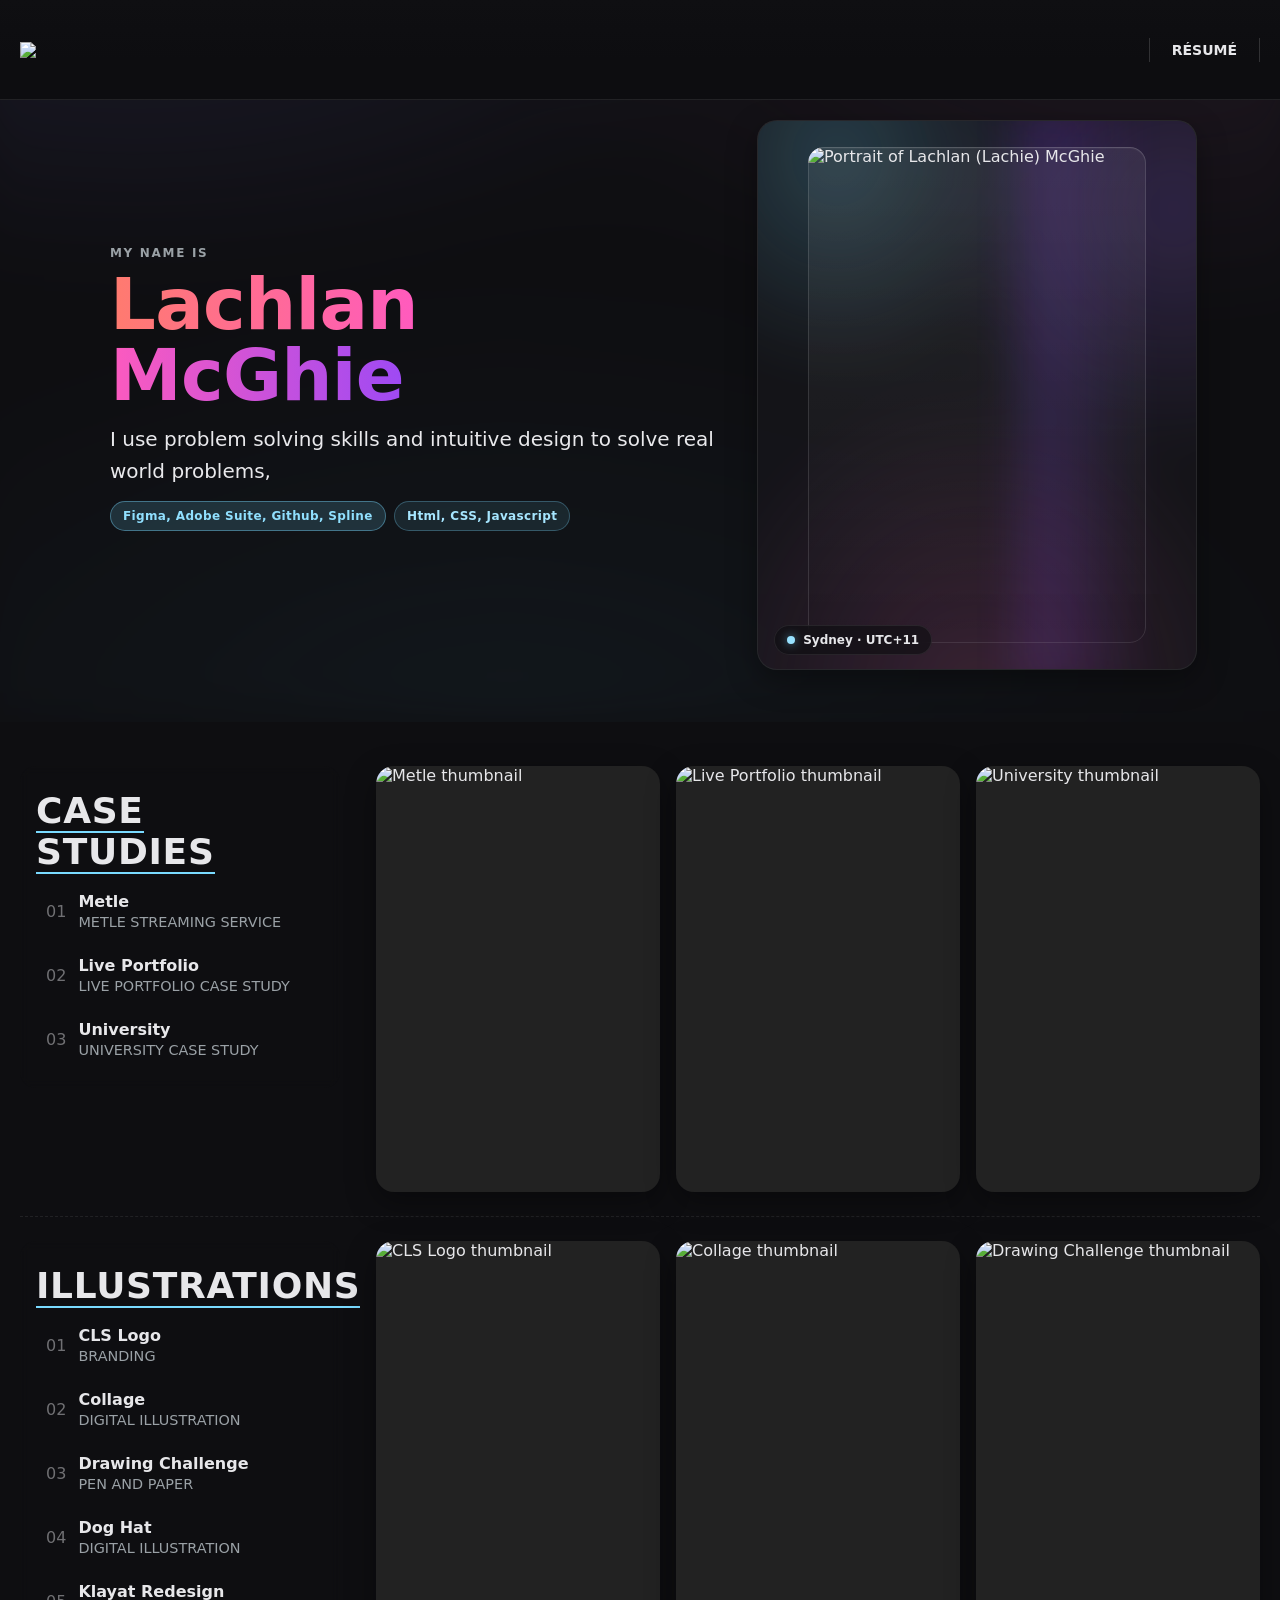
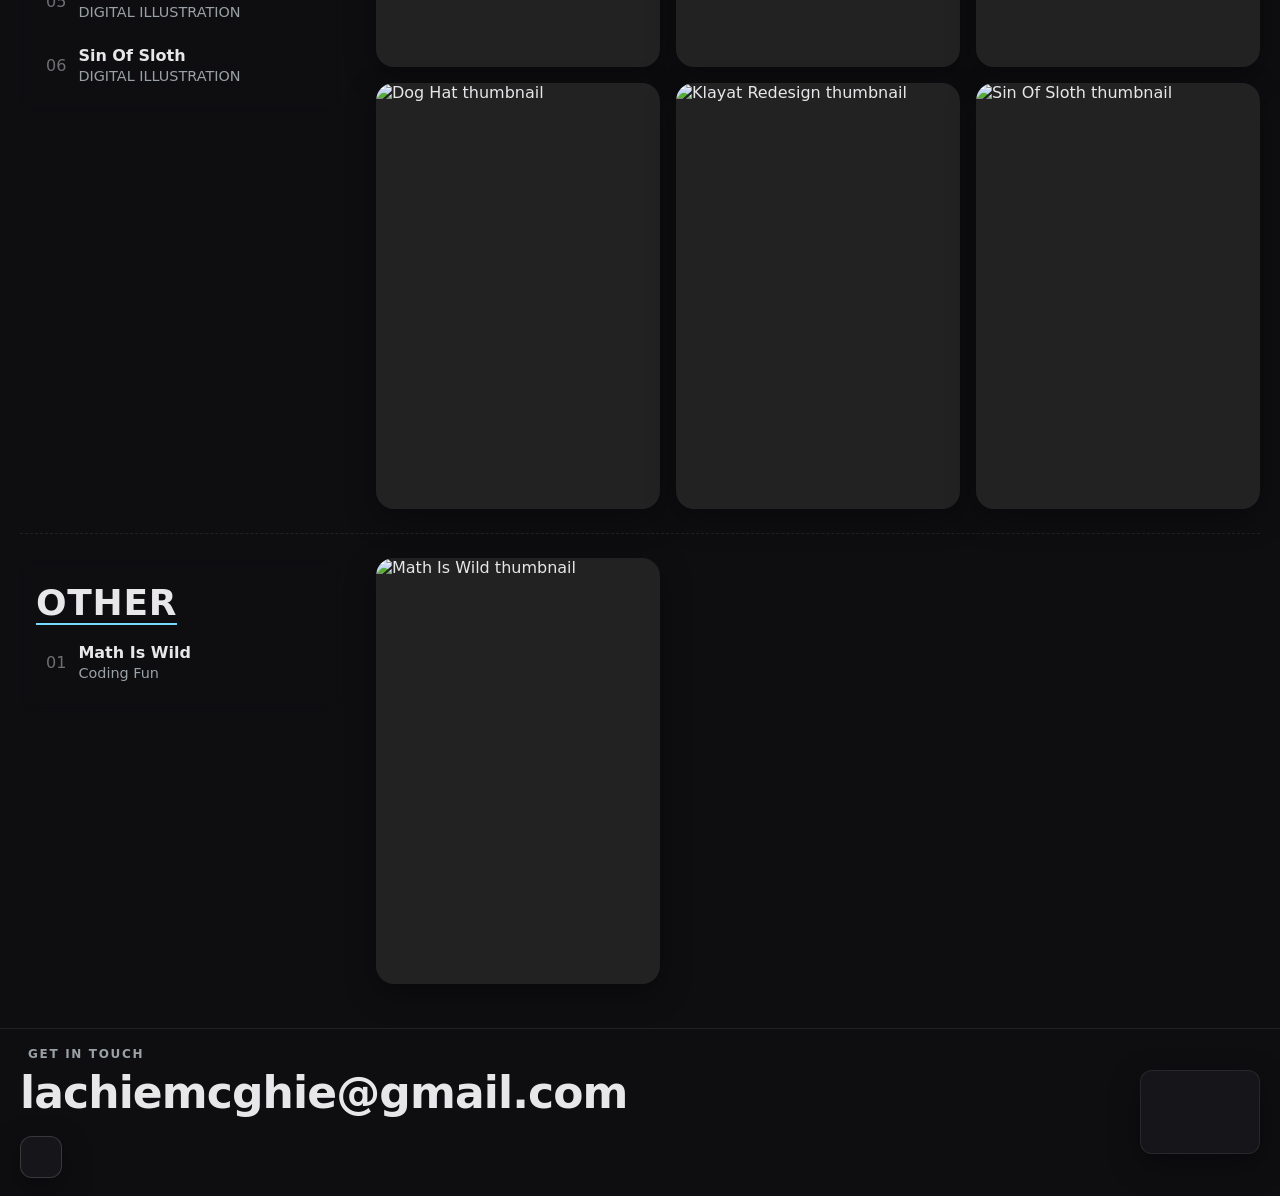
==== commit 77c02f5b: "update" ====
--- a/Public/index.html
+++ b/Public/index.html
@@ -1,46 +1,47 @@
 <!DOCTYPE html>
 <html lang="en">
 
-<!-- Head Starts -->
-
 <head>
-  <meta charset="UTF-8">
-  <meta name="viewport" content="width=device-width, initial-scale=1.0">
-  <title>Portfolio</title>
-  <link rel="icon" type="image/png"
-    href="[data-uri]">
+  <meta charset="UTF-8" />
+  <meta name="viewport" content="width=device-width, initial-scale=1" />
+
+  <title>Lachlan McGhie — UX Designer</title>
+  <link rel="canonical" href="https://lachoutlaws.com/" />
+  <meta name="description"
+    content="Lachlan McGhie — UX designer. Case studies in product design, research, prototypes, and writing." />
+  <!-- <meta name="theme-color" content="#0e0e11"> -->
+
+
+  <!-- Open Graph -->
+  <meta property="og:title" content="Lachlan McGhie — Portfolio" />
+  <meta property="og:description" content="UX case studies, writing, and illustration." />
+  <meta property="og:type" content="website" />
+  <meta property="og:url" content="https://lachoutlaws.com/" />
+  <meta property="og:site_name" content="Lachoutlaws" />
+  <meta property="og:image" content="https://lachoutlaws.com/Images/og/home-og.jpg" />
+
+  <!-- Preconnect (optional perf) -->
+  <link rel="preconnect" href="https://kit.fontawesome.com" crossorigin />
+  <link rel="preconnect" href="https://fonts.gstatic.com" crossorigin />
 
   <!-- CSS -->
   <link rel="stylesheet" href="global.css" />
   <link rel="stylesheet" href="home.css" />
 
-  <!-- Theme -->
-  <meta name="theme-color" content="#0e0e11">
-
   <!-- Icons -->
-  <script src="https://kit.fontawesome.com/159c5c66b8.js" crossorigin="anonymous"></script>
-
-  <!-- Firebase (v8) -->
-  <script src="https://www.gstatic.com/firebasejs/8.10.1/firebase-app.js"></script>
-  <script src="https://www.gstatic.com/firebasejs/8.10.1/firebase-firestore.js"></script>
-  <script src="https://www.gstatic.com/firebasejs/8.10.1/firebase-analytics.js"></script>
-
-  <meta name="description"
-    content="Lachlan McGhie — UX designer. Case studies in product design, research, prototypes, and writing.">
-  <meta property="og:title" content="Lachlan McGhie — Portfolio">
-  <meta property="og:description" content="UX case studies, writing, and illustration.">
-  <meta property="og:type" content="website">
-  <meta property="og:url" content="https://lachoutlaws.com/">
-  <meta property="og:image" content="https://lachoutlaws.com/Images/og/home-og.jpg">
+  <script defer src="https://kit.fontawesome.com/159c5c66b8.js" crossorigin="anonymous"></script>
+
+  <!-- Favicon (replace with your real one when ready) -->
+  <link rel="icon" type="image/png"
+    href="[data-uri]" />
 </head>
-<!-- Head Ends -->
 
 <body>
-  <!-- ========= HEADER ========= -->
   <header>
     <div class="headerInner">
       <a href="index.html" class="headerLogoLink" aria-label="Home">
-        <div class="headerLogo"></div>
+        <div class="headerLogo" aria-hidden="true"><img src="Images/lachoutlawsLogo.png"></div>
+
       </a>
 
       <!-- hamburger (mobile) -->
@@ -53,9 +54,8 @@
       <!-- desktop links -->
       <nav class="headerNav" aria-label="Primary">
         <!-- <a class="nav" href="#">ABOUT</a> -->
-        <!-- download attribute will suggest download when supported -->
-        <a class="nav" href="Data/UX Design Resume.pdf" target="_blank" download>RÉSUMÉ</a>
-        <button class="themeToggle" id="themeToggle" aria-label="Toggle color theme" aria-pressed="false">
+        <a class="nav" href="Data/UX Design Resume.pdf" target="_blank">RÉSUMÉ</a>
+        <!-- <button class="themeToggle" id="themeToggle" aria-label="Toggle color theme" aria-pressed="false">
           <svg class="icon-sun" viewBox="0 0 24 24" width="18" height="18" aria-hidden="true">
             <path
               d="M12 4V2m0 20v-2m8-8h2M2 12h2m12.95 6.95 1.41 1.41M4.64 4.64 6.05 6.05m0 11.9-1.41 1.41m12.9-12.9 1.41-1.41"
@@ -64,15 +64,17 @@
           <svg class="icon-moon" viewBox="0 0 24 24" width="18" height="18" aria-hidden="true">
             <path d="M21 12.79A9 9 0 1 1 11.21 3 7 7 0 0 0 21 12.79Z" fill="currentColor" />
           </svg>
-        </button>
+        </button> -->
       </nav>
+
+
+
     </div>
   </header>
 
   <!-- mobile menu -->
   <nav id="mobileMenu" class="mobileMenu" hidden aria-label="Mobile">
     <ul>
-      <li><a href="#">ABOUT</a></li>
       <li><a href="Data/UX Design Resume.pdf" download>RÉSUMÉ</a></li>
     </ul>
   </nav>
@@ -80,7 +82,6 @@
   <!-- ========= HERO ========= -->
   <section class="heroIntro" aria-label="Intro">
     <div class="heroIntro__wrap container heroIntroGrid">
-      <!-- LEFT: text -->
       <div class="heroLeft">
         <p class="heroIntro__kicker">My Name Is</p>
         <h1 class="heroIntro__title">
@@ -95,12 +96,11 @@
         </ul>
       </div>
 
-      <!-- RIGHT: portrait card -->
       <aside class="heroRight" aria-label="Portrait">
         <div class="avatarCard">
           <div class="avatarGlow" aria-hidden="true"></div>
           <figure class="avatarFrame">
-            <img src="Images/tempMePic.png" alt="Portrait of Lachlan (Lachie) McGhie" />
+            <img src="Images/tempMePic.png" alt="Portrait of Lachlan (Lachie) McGhie" width="640" height="800" />
           </figure>
           <div class="avatarBadge">
             <span class="dot"></span>
@@ -155,13 +155,13 @@
   </div>
 
   <!-- ===== FULLSCREEN GALLERY ===== -->
-  <div class="galleryContainer" id="gallery" aria-hidden="true" role="dialog" aria-modal="true">
+  <div class="galleryContainer" id="gallery" role="dialog" aria-modal="true" aria-labelledby="case-title" hidden>
     <button class="galleryClose" aria-label="Close">&times;</button>
 
     <div class="galleryOverlay">
       <!-- Left -->
       <div class="gallerySection is-left">
-        <img class="gallerySectionPreview is-prev" alt="Previous image preview">
+        <img class="gallerySectionPreview is-prev" alt="" aria-hidden="true" />
         <button class="gallerySectionArrow is-prev" aria-label="Previous">
           <svg class="gallerySectionArrowIcon" viewBox="0 0 58 16" aria-hidden="true">
             <path
@@ -171,17 +171,16 @@
         </button>
       </div>
 
-      <!-- Center (wrapped in glow) -->
+      <!-- Center -->
       <div class="gallerySection is-center">
-        <div class="glow-wrap">
           <div class="projectCard" role="group" aria-labelledby="case-title">
+            <div class="galleryTopLabel"></div>
             <div class="projectCardBody">
               <div class="projectCardInfoContainer">
                 <h3 id="case-title" class="projectCardTitle"></h3>
                 <p class="projectCardSubtitle"></p>
 
                 <h4 class="projectCardHeading">Overview</h4>
-                <!-- JS fills this from JSON -->
                 <p class="projectCardInfo"></p>
 
                 <div class="projectCardButtonsContainer">
@@ -190,16 +189,15 @@
               </div>
 
               <figure class="projectCardMediaContainer">
-                <img id="casePoster" class="projectCardMedia" alt="">
+                <img id="casePoster" class="projectCardMedia" alt="" />
               </figure>
             </div>
           </div>
-        </div>
       </div>
 
       <!-- Right -->
       <div class="gallerySection is-right">
-        <img class="gallerySectionPreview is-next" alt="Next image preview">
+        <img class="gallerySectionPreview is-next" alt="" aria-hidden="true" />
         <button class="gallerySectionArrow is-next" aria-label="Next">
           <svg class="gallerySectionArrowIcon" viewBox="0 0 58 16" aria-hidden="true">
             <g transform="scale(-1,1) translate(-58,0)">
@@ -249,11 +247,12 @@
           </div>
 
           <div class="footerEmail">
-            <a class="emailAddress" href="mailto:lachiemcghie@gmail.com">lachi​emcghie@gmail.com</a>
+            <!-- removed zero-width char -->
+            <a class="emailAddress" href="mailto:lachiemcghie@gmail.com">lachiemcghie@gmail.com</a>
           </div>
 
           <nav class="socialsContainer" aria-label="Social links">
-            <a href="https://www.instagram.com/lachoutlaws/" aria-label="LinkedIn" target="_blank" rel="noopener">
+            <a href="https://www.instagram.com/lachoutlaws/" aria-label="Instagram" target="_blank" rel="noopener">
               <i class="fa-brands fa-instagram" aria-hidden="true"></i>
             </a>
           </nav>
@@ -264,11 +263,49 @@
     </div>
   </footer>
 
-  <!-- JavaScript -->
-  <script type="module" src="reveal.js"></script>
+  <!-- JavaScript (modules) -->
+  <script src="reveal.js"></script>
   <script type="module" src="home.js"></script>
   <script type="module" src="appContent.js"></script>
-  <script type="module" src="./firestore.js"></script>
+  <script type="module" src="firestore.js"></script>
+
+  <!-- Small inline helpers: theme + mobile menu -->
+  <script>
+    // Mobile menu toggler (ARIA + visibility)
+    (function () {
+      const btn = document.querySelector('.menuBtn');
+      const panel = document.getElementById('mobileMenu');
+      if (!btn || !panel) return;
+      btn.addEventListener('click', () => {
+        const open = btn.getAttribute('aria-expanded') === 'true';
+        btn.setAttribute('aria-expanded', String(!open));
+        panel.hidden = open;
+      });
+    })();
+
+    // Theme toggle: sync data-theme, aria-pressed, and meta theme-color
+    (function () {
+      const toggle = document.getElementById('themeToggle');
+      const html = document.documentElement;
+      const metaTheme = document.querySelector('meta[name="theme-color"]');
+
+      const getPref = () => localStorage.getItem('theme') ||
+        (matchMedia('(prefers-color-scheme: light)').matches ? 'light' : 'dark');
+
+      function apply(mode) {
+        html.dataset.theme = mode;
+        toggle?.setAttribute('aria-pressed', String(mode === 'light'));
+        metaTheme?.setAttribute('content', mode === 'light' ? '#f6f7f9' : '#0e0e11');
+      }
+      apply(getPref());
+
+      toggle?.addEventListener('click', () => {
+        const next = html.dataset.theme === 'light' ? 'dark' : 'light';
+        localStorage.setItem('theme', next);
+        apply(next);
+      });
+    })();
+  </script>
 </body>
 
 </html>
--- a/Public/global.css
+++ b/Public/global.css
@@ -1,14 +1,16 @@
-/* Shadows (elevation tokens) */
+/* =========================================
+   GLOBAL.CSS — CLEANED & CONSOLIDATED
+   Loads BEFORE home.css
+   ========================================= */
+
+/* ---- Shadow (elevation) tokens (small set) ---- */
 :root {
   --shadow-s: inset 0 1px 2px #ffffff30, 0 1px 2px #00000030, 0 2px 4px #00000015;
-  /* small */
   --shadow-m: inset 0 1px 2px #ffffff50, 0 2px 4px #00000030, 0 4px 8px #00000015;
-  /* medium */
   --shadow-l: inset 0 1px 2px #ffffff70, 0 4px 6px #00000030, 0 6px 10px #00000015;
-  /* large */
-}
-
-/* Dark mode: dial down the white inset so it doesn’t halo */
+}
+
+/* Dark-mode tuning for inset highlight */
 @media (prefers-color-scheme: dark) {
   :root {
     --shadow-s: inset 0 1px 2px #ffffff20, 0 1px 2px #00000060, 0 2px 4px #00000040;
@@ -17,127 +19,30 @@
   }
 }
 
-/* ====== THEME CORE ====== */
-/* We keep your existing :root as the Dark defaults. */
-/* Light theme overrides live under [data-theme="light"]. */
-
-:root[data-theme="light"] {
-  /* palette */
-  --bg: #f6f7f9;
-  --fg: #111318;
-  --muted: #5d646b;
-  --accent: #2AA7FF;
-  /* a bit cleaner on light */
-  --card: #ffffff;
-
-  /* shadows tuned for light backgrounds */
-  --shadow: 0 10px 24px rgba(0, 0, 0, .10);
-  --shadow-thumb: 0 6px 14px rgba(0, 0, 0, .10);
-  --shadow-thumb-hover: 0 12px 22px rgba(0, 0, 0, .16);
-
-  /* frosted surfaces */
-  --glass-tint: color-mix(in oklab, #ffffff 80%, #c9d1d9 20%);
-}
-
-/* Use the var if present; fall back to dark formula */
+
+/* Example glass usage (kept for cases/cards that rely on this var) */
 .caseCard {
   background: var(--glass-tint, color-mix(in oklab, var(--bg) 80%, white 12%));
 }
 
-/* Scrim for overlay per theme */
+/* Scrim per theme for the overlay backdrop */
 .gallery {
   background: rgba(8, 8, 10, .86);
 }
 
-:root[data-theme="light"] .gallery {
-  background: rgba(240, 242, 245, .86);
-}
-
-/* Text on glass a notch darker on light */
-:root[data-theme="light"] .caseLeft p {
-  color: color-mix(in oklab, var(--fg) 88%, black 12%);
-}
-
-/* Outline/keylines visible on light */
-:root[data-theme="light"] .socialsContainer a,
-:root[data-theme="light"] .footerRight {
-  border-color: #00000014;
-}
-
-/* Year card glass tweak for light */
-:root[data-theme="light"] .yearCard {
-  background: color-mix(in oklab, #ffffff 88%, #c9d1d9 12%);
-  border-color: #00000012;
-  box-shadow:
-    inset 0 1px 2px rgba(255, 255, 255, .65),
-    0 10px 24px rgba(0, 0, 0, .10);
-}
-
-/* Hero/CTA pills keep the same two-layer recipe; colors swap via vars */
-:root[data-theme="light"] .btn,
-:root[data-theme="light"] .btn-cta {
-  box-shadow:
-    inset 0 1px 2px rgba(255, 255, 255, .9),
-    0 4px 10px rgba(0, 0, 0, .12);
-}
-
-/* ====== THEME TOGGLE BUTTON ====== */
-.themeToggle {
-  appearance: none;
-  border: 1px solid #ffffff26;
-  background: var(--card);
-  color: var(--fg);
-  width: 38px;
-  height: 32px;
-  display: inline-grid;
-  place-items: center;
-  border-radius: 10px;
-  margin-left: 10px;
-  cursor: pointer;
-  box-shadow: var(--shadow);
-  transition: transform .12s ease, box-shadow .18s ease, border-color .18s ease, background-color .18s ease;
-}
-
-.themeToggle:hover {
-  transform: translateY(-1px);
-  border-color: var(--accent);
-  box-shadow: 0 0 0 3px color-mix(in oklab, var(--accent) 18%, transparent), var(--shadow);
-}
-
-.themeToggle:active {
-  transform: translateY(0);
-}
-
-.themeToggle .icon-sun {
-  display: none;
-}
-
-.themeToggle .icon-moon {
-  display: block;
-}
-
-/* In light mode, show sun icon */
-:root[data-theme="light"] .themeToggle .icon-sun {
-  display: block;
-}
-
-:root[data-theme="light"] .themeToggle .icon-moon {
-  display: none;
-}
-
-/* Nice, low-cost color transition */
+/* ========= Smooth color transitions on primary surfaces ========= */
 html,
 body,
 .yearCard,
 .caseCard,
 header,
 .footer,
-.yWorksLists__thumb {
+.yWorksLists__thumb,
+.projectRowWorksThumbnail {
   transition: background-color .25s ease, color .25s ease, border-color .25s ease;
 }
 
-
-/* Gate: only animate when JS is present */
+/* ========= Reveal-on-scroll gate (pairs with reveal.js) ========= */
 .js .reveal {
   opacity: 0;
   transform: translateY(12px);
@@ -158,29 +63,26 @@
   }
 }
 
-/* ===== Illustrations module (simple grid) ===== */
+/* ========= Illustrations module ========= */
 .illGrid {
   display: grid;
   grid-template-columns: repeat(auto-fill, minmax(240px, 1fr));
-  gap: var(--gap);
-}
-
-/* Cards */
+  gap: var(--gap, 16px);
+}
+
 .illCard {
   list-style: none;
   display: block;
   border-radius: 16px;
   overflow: hidden;
-  background: var(--card);
+  background: var(--card, #16161a);
   border: 1px solid var(--border-soft, #ffffff14);
-  box-shadow: var(--shadow);
-}
-
-/* Thumb uses aspect-ratio (no absolute math needed) */
+  box-shadow: var(--shadow, 0 10px 24px rgba(0, 0, 0, .10));
+}
+
 .illThumb {
   width: 100%;
-  aspect-ratio: 4 / 3;
-  /* default shape */
+  aspect-ratio: 4/3;
   background: #222 center/cover no-repeat;
 }
 
@@ -188,34 +90,26 @@
   display: none;
 }
 
-/* bg does the preview; keep <img> for gallery fallback */
-
-/* Optional width spans on wide screens */
+/* Optional spans */
 .illCard.span-2x1 {
   grid-column: span 2;
 }
 
-/* wider card */
 .illCard.span-2x2 {
   grid-column: span 2;
 }
 
-/* still just wider; square look via ratio */
 .illCard.span-1x2 .illThumb {
-  aspect-ratio: 3 / 4;
-}
-
-/* portrait */
+  aspect-ratio: 3/4;
+}
+
 .illCard.span-2x1 .illThumb {
-  aspect-ratio: 16 / 9;
-}
-
-/* landscape wide */
+  aspect-ratio: 16/9;
+}
+
 .illCard.span-2x2 .illThumb {
-  aspect-ratio: 1 / 1;
-}
-
-/* square */
+  aspect-ratio: 1/1;
+}
 
 .illMeta {
   padding: 10px 12px 12px;
@@ -231,11 +125,10 @@
 
 .illSub {
   margin: 0;
-  color: var(--muted);
+  color: var(--muted, #9aa1a6);
   font: 500 12px/1.2 system-ui;
 }
 
-/* mobile: single column anyway */
 @media (max-width: 720px) {
 
   .illCard.span-2x1,
@@ -244,349 +137,401 @@
   }
 }
 
-.imgPlaceholder {
-  width: 100%;
-  /* aspect-ratio: 16/9; */
-  background: #5ba7ff;
-  border: 1px solid var(--border-soft, #ffffff14);
-  border-radius: 12px;
-  box-shadow: var(--shadow, 0 10px 30px rgba(0, 0, 0, .35));
-}
-
-/* ===== Force header/footer to respect theme (wins specificity) ===== */
-
-/* 1) Make sure we have theme tokens for gradients */
+/* ========= Force header/footer theme gradients ========= */
 :root {
   --grad-a: #0f0f12;
-  /* dark top */
   --grad-b: #0d0d10;
-  /* dark base */
   --line-weak: #ffffff14;
 }
 
-:root[data-theme="light"] {
-  --grad-a: #f7f8fa;
-  /* light top */
-  --grad-b: #eef1f6;
-  /* light base */
-  --line-weak: #00000012;
-}
-
-
-
-/* 2) Override any earlier background rules */
-html:not([data-theme="light"]) header,
-html:not([data-theme="light"]) .footer {
-  background: linear-gradient(180deg, var(--grad-a) 0%, var(--grad-b) 60%, var(--grad-b)) !important;
-}
-
-/* In light mode, flip to the light gradient */
-html[data-theme="light"] header {
-  background: linear-gradient(180deg, var(--grad-a) 0%, var(--grad-b) 60%, var(--grad-b)) !important;
-  border-bottom-color: var(--line-weak) !important;
-}
-
-html[data-theme="light"] .footer {
-  background: linear-gradient(180deg, var(--grad-b) 0%, var(--grad-a) 60%, var(--grad-a)) !important;
-  border-top-color: var(--line-weak) !important;
-}
-
-/* 3) Kill any stray component-level backgrounds fighting us */
+
+/* Reset any stray backgrounds */
 header,
 .footer {
   background-color: transparent !important;
-  /* in case some rule set a plain color */
   background-image: none;
-  /* reset before we apply our gradient above */
-}
-
-
-
-/* ========== Header (sticky) ========== */
+}
+
+/* ========= Header (sticky) ========= */
 header {
-    position: fixed;
-    width: 100%;
-    top: 0;
-    z-index: 200;
-    height: var(--header-h);
-    background: linear-gradient(180deg, var(--grad-a) 0%, var(--grad-b) 60%, var(--grad-b));
-    border-bottom: 1px solid var(--line-weak);
-    display: flex;
-    justify-content: center;
-    padding: 0 var(--gutter-x);
+  position: fixed;
+  width: 100%;
+  top: 0;
+  z-index: var(--z-header, 4000);
+  height: var(--header-h, 100px);
+  background: linear-gradient(180deg, var(--grad-a) 0%, var(--grad-b) 60%, var(--grad-b));
+  border-bottom: 1px solid var(--line-weak);
+  display: flex;
+  justify-content: center;
+  padding: 0 var(--gutter-x, 20px);
 }
 
 .headerInner {
-    width: 100%;
-    max-width: var(--container-max);
-    margin: 0 auto;
-    display: flex;
-    justify-content: space-between;
-    align-items: center;
+  width: 100%;
+  max-width: var(--container-max, 1400px);
+  margin: 0 auto;
+  display: flex;
+  justify-content: space-between;
+  align-items: center;
 }
 
 .headerLogo {
-    width: 196px;
-    height: 33px;
-    border-radius: 6px;
-    background: color-mix(in oklab, var(--fg) 12%, var(--surface-1));
-    box-shadow: inset 0 0 0 1px rgba(0, 0, 0, .25);
+  width: 196px;
+  height: auto;
+  border-radius: 6px;
 }
 
 .headerNav {
-    display: inline-flex;
-    align-items: center;
-    gap: 0;
+  display: inline-flex;
+  align-items: center;
+  gap: 0;
 }
 
 .headerNav .nav {
-    display: flex;
-    padding: 4px 22px;
-    justify-content: center;
-    align-items: center;
-    gap: 4px;
-    border-left: 1px solid var(--line-mid);
-    color: var(--fg);
-    font-size: 14px;
-    font-weight: 600;
-    text-decoration: none;
+  display: flex;
+  padding: 4px 22px;
+  justify-content: center;
+  align-items: center;
+  gap: 4px;
+  border-left: 1px solid var(--line-mid, #ffffff26);
+  color: var(--fg, #e7e7ea);
+  font-size: 14px;
+  font-weight: 600;
+  text-decoration: none;
 }
 
 .headerNav .nav:last-child {
-    border-right: 1px solid var(--line-mid);
-}
-
+  border-right: 1px solid var(--line-mid, #ffffff26);
+}
+
+/* Hamburger (mobile) */
 .menuBtn {
-    display: none;
-    appearance: none;
-    border: 0;
-    background: transparent;
-    padding: 8px;
-    line-height: 0;
-    color: var(--fg);
-    cursor: pointer;
+  display: none;
+  appearance: none;
+  border: 0;
+  background: transparent;
+  padding: 8px;
+  line-height: 0;
+  color: var(--fg, #e7e7ea);
+  cursor: pointer;
 }
 
 .menuIcon {
-    width: 28px;
-    height: 28px;
-    display: block;
+  width: 28px;
+  height: 28px;
+  display: block;
 }
 
 .menuBtn:focus-visible {
-    outline: 2px solid var(--accent);
-    outline-offset: 3px;
-    border-radius: 6px;
+  outline: 2px solid var(--accent, #79DAFF);
+  outline-offset: 3px;
+  border-radius: 6px;
 }
 
 /* Mobile nav panel */
 .mobileMenu {
-    position: fixed;
-    top: var(--header-h);
-    left: 0;
-    right: 0;
-    background: var(--surface-1);
-    color: var(--fg);
-    padding: 16px var(--gutter-x) 24px;
-    transform: translateY(-8px);
-    opacity: 0;
-    transition: opacity .18s ease, transform .18s ease;
-    z-index: 120;
-    border-bottom: 1px solid var(--line-weak);
+  position: fixed;
+  top: var(--header-h, 100px);
+  left: 0;
+  right: 0;
+  background: var(--surface-1, #16161a);
+  color: var(--fg, #e7e7ea);
+  padding: 16px var(--gutter-x, 20px) 24px;
+  transform: translateY(-8px);
+  opacity: 0;
+  transition: opacity .18s ease, transform .18s ease;
+  z-index: 120;
+  border-bottom: 1px solid var(--line-weak);
 }
 
 .mobileMenu[hidden] {
-    display: block;
-    opacity: 0;
-    pointer-events: none;
+  display: block;
+  opacity: 0;
+  pointer-events: none;
 }
 
 .mobileMenu.is-open {
-    opacity: 1;
-    transform: translateY(0);
-    pointer-events: auto;
+  opacity: 1;
+  transform: translateY(0);
+  pointer-events: auto;
 }
 
 .mobileMenu ul {
-    list-style: none;
-    margin: 0;
-    padding: 0;
-    display: flex;
-    flex-direction: column;
-    gap: 18px;
+  list-style: none;
+  margin: 0;
+  padding: 0;
+  display: flex;
+  flex-direction: column;
+  gap: 18px;
 }
 
 .mobileMenu a {
-    color: var(--fg);
-    text-decoration: none;
-    font: 700 20px/1.2 system-ui;
-}
-
-
-/* ========== Footer ========== */
+  color: var(--fg);
+  text-decoration: none;
+  font: 700 20px/1.2 system-ui;
+}
+
+/* ========= Footer ========= */
 .footer {
-    width: 100%;
-    background: linear-gradient(180deg, var(--grad-b) 0%, var(--surface-0) 60%, var(--surface-0));
-    border-top: 1px solid var(--line-weak);
-    display: flex;
-    justify-content: center;
-    align-items: center;
-    padding: 0 var(--gutter-x);
-    min-height: var(--header-h);
+  width: 100%;
+  border-top: 1px solid var(--line-weak);
+  display: flex;
+  justify-content: center;
+  align-items: center;
+  padding: 0 var(--gutter-x, 20px);
+  min-height: var(--header-h, 100px);
 }
 
 .footerInner {
-    width: 100%;
-    max-width: var(--container-max);
-    margin: 0 auto;
+  width: 100%;
+  max-width: var(--container-max, 1400px);
+  margin: 0 auto;
 }
 
 .footerWrapper {
-    width: 100%;
-    display: flex;
-    align-items: center;
-    justify-content: space-between;
-    gap: 24px;
-    padding: 18px 0;
+  width: 100%;
+  display: flex;
+  align-items: center;
+  justify-content: space-between;
+  gap: 24px;
+  padding: 18px 0;
 }
 
 .emailContainer .kicker {
-    font-size: 12px;
-    font-weight: 800;
-    letter-spacing: .14em;
-    text-transform: uppercase;
-    color: var(--muted);
-    margin-bottom: 6px;
-    display: flex;
-    align-items: center;
-    gap: 8px;
+  font-size: 12px;
+  font-weight: 800;
+  letter-spacing: .14em;
+  text-transform: uppercase;
+  color: var(--muted, #9aa1a6);
+  margin-bottom: 6px;
+  display: flex;
+  align-items: center;
+  gap: 8px;
 }
 
 .footerEmail {
-    display: flex;
-    align-items: baseline;
-    gap: 14px;
-    flex-wrap: wrap;
+  display: flex;
+  align-items: baseline;
+  gap: 14px;
+  flex-wrap: wrap;
 }
 
 .emailAddress {
-    text-decoration: none;
-    color: var(--fg);
-    font-family: Inter, system-ui, -apple-system, "Segoe UI", Roboto, Arial, sans-serif;
-    font-size: clamp(24px, 4.5vw, 44px);
-    line-height: 1.2;
-    font-weight: 700;
-    letter-spacing: -.02em;
-    text-underline-offset: 4px;
-    text-decoration-thickness: 2px;
-    transition: color .18s ease, text-decoration-color .18s ease, opacity .18s ease;
+  text-decoration: none;
+  color: var(--fg, #e7e7ea);
+  font-family: Inter, system-ui, -apple-system, "Segoe UI", Roboto, Arial, sans-serif;
+  font-size: clamp(24px, 4.5vw, 44px);
+  line-height: 1.2;
+  font-weight: 700;
+  letter-spacing: -.02em;
+  text-underline-offset: 4px;
+  text-decoration-thickness: 2px;
+  transition: color .18s ease, text-decoration-color .18s ease, opacity .18s ease;
 }
 
 .emailAddress:hover,
 .emailAddress:focus-visible {
-    text-decoration: underline;
-    text-decoration-color: var(--accent);
-    color: var(--fg);
-    opacity: .95;
-    outline: none;
+  text-decoration: underline;
+  text-decoration-color: var(--accent, #79DAFF);
+  color: var(--fg);
+  opacity: .95;
+  outline: none;
 }
 
 .socialsContainer {
-    display: flex;
-    align-items: center;
-    gap: 14px;
-    margin-top: 16px;
+  display: flex;
+  align-items: center;
+  gap: 14px;
+  margin-top: 16px;
 }
 
 .socialsContainer a {
-    width: 42px;
-    height: 42px;
-    display: grid;
-    place-items: center;
-    border-radius: 12px;
-    border: 1px solid var(--line-mid);
-    color: var(--fg);
-    background: var(--surface-1);
-    box-shadow: var(--shadow);
-    text-decoration: none;
-    transition: transform .15s ease, background-color .15s ease, border-color .15s ease, box-shadow .15s ease;
-    outline: none;
+  width: 42px;
+  height: 42px;
+  display: grid;
+  place-items: center;
+  border-radius: 12px;
+  border: 1px solid var(--line-mid, #ffffff26);
+  color: var(--fg);
+  background: var(--surface-1, #16161a);
+  box-shadow: var(--shadow, 0 10px 24px rgba(0, 0, 0, .10));
+  text-decoration: none;
+  transition: transform .15s ease, background-color .15s ease, border-color .15s ease, box-shadow .15s ease;
+  outline: none;
 }
 
 .socialsContainer a:hover,
 .socialsContainer a:focus-visible {
-    transform: translateY(-2px);
-    background: color-mix(in oklab, var(--surface-1) 92%, var(--bg) 8%);
-    border-color: var(--accent);
-    box-shadow: 0 0 0 3px color-mix(in oklab, var(--accent) 20%, transparent), var(--shadow);
+  transform: translateY(-2px);
+  background: color-mix(in oklab, var(--surface-1, #16161a) 92%, var(--bg, #0e0e11) 8%);
+  border-color: var(--accent, #79DAFF);
+  box-shadow: 0 0 0 3px color-mix(in oklab, var(--accent, #79DAFF) 20%, transparent), var(--shadow, 0 10px 24px rgba(0, 0, 0, .10));
 }
 
 .footerRight {
-    width: 120px;
-    height: 84px;
-    border-radius: 12px;
-    background: var(--surface-1);
-    box-shadow: var(--shadow);
-    border: 1px solid var(--line-weak);
-    flex-shrink: 0;
+  width: 120px;
+  height: 84px;
+  border-radius: 12px;
+  background: var(--surface-1, #16161a);
+  box-shadow: var(--shadow, 0 10px 24px rgba(0, 0, 0, .10));
+  border: 1px solid var(--line-weak);
+  flex-shrink: 0;
 }
 
 .footerRight img {
-    width: 100%;
-    height: 100%;
-    object-fit: cover;
-    object-position: center;
-    border-radius: inherit;
-}
-
-
-:root{
+  width: 100%;
+  height: 100%;
+  object-fit: cover;
+  object-position: center;
+  border-radius: inherit;
+}
+
+/* ========= Z-index & Gallery overlay spacing vs sticky header ========= */
+:root {
   --z-header: 4000;
   --z-gallery: 3000;
-  --header-h: 100px;           /* desktop default */
+  --header-h: 100px;
+  /* desktop default (overridden in home.css @media) */
   --gallery-pad-top: calc(var(--header-h) + max(14px, env(safe-area-inset-top)));
 }
 
-/* your fixed header stays on top */
-header{
+/* keep header on top */
+header {
   position: fixed;
   inset: 0 0 auto 0;
   z-index: var(--z-header);
 }
 
-/* overlay */
-#gallery{
+/* overlay container (fullscreen gallery) */
+#gallery {
   position: fixed;
   inset: 0;
   z-index: var(--z-gallery);
   height: 100svh;
-  padding-top: var(--gallery-pad-top);  /* ⬅️ the important bit */
+  padding-top: var(--gallery-pad-top);
+  /* keeps content clear of header */
   padding-bottom: max(10px, env(safe-area-inset-bottom));
   overflow: auto;
 }
 
-/* make the center panel a positioning context for your label chip */
-#gallery .gallerySection.is-center{ position: relative; }
-
-/* nudge the chip down a touch so it never touches the header */
-.galleryTopLabel{
-  position: absolute;
-  left: clamp(10px, 1.2vw, 16px);
-  top: clamp(12px, 1.6vw, 20px);
-}
-
-/* extra breathing room above the first card area */
+/* center panel positioning context for chips/badges */
+#gallery .gallerySection.is-center {
+  position: relative;
+}
+
+/* extra breathing room above first card area */
 #gallery .gallerySection.is-center .projectCard,
-#gallery .gallerySection.is-center .projectCardHeader{
+#gallery .gallerySection.is-center .projectCardHeader {
   margin-top: clamp(6px, 1.5vh, 18px);
 }
 
-@media (max-width: 720px){
-  :root{ --header-h: 50px; }   /* your mobile header */
-  /* a touch more pad on small screens */
-  #gallery{ padding-top: calc(var(--gallery-pad-top) + 6px); }
-}
-
+/* mobile header + overlay tweak (mirrors home.css) */
 @media (max-width: 720px) {
-  .galleryTopLabel { display: none !important; }
-}
+  :root {
+    --header-h: 50px;
+  }
+
+  #gallery {
+    padding-top: calc(var(--gallery-pad-top) + 6px);
+  }
+}
+
+/* Hide the floating “top label” on very small screens (kept for safety) */
+@media (max-width: 720px) {
+  .galleryTopLabel {
+    display: none !important;
+  }
+}
+
+/* =========== GLOBAL POLISH =========== */
+
+/* Smoother defaults */
+:root {
+  --container-max: 1400px;                 /* already used in your files */
+  --gutter: clamp(16px, 4vw, 32px);
+  --radius: 16px;
+  --focus: 0 0 0 3px color-mix(in oklab, var(--accent) 28%, transparent);
+}
+
+*,
+*::before,
+*::after { box-sizing: border-box; }
+
+html {
+  hanging-punctuation: first last;
+  text-rendering: optimizeLegibility;
+  -webkit-font-smoothing: antialiased;
+  scroll-behavior: smooth; /* safe with your anchor math */
+}
+
+img, video { max-width: 100%; height: auto; display: block; }
+picture, canvas, svg { display: block; }
+
+/* Links + focus */
+a {
+  color: inherit;
+  text-decoration: none;
+}
+a:hover { opacity: .96; }
+:where(a, button, [tabindex]):focus-visible {
+  outline: none;
+  box-shadow: var(--focus);
+  border-radius: 10px;
+}
+
+/* Buttons (match index aesthetic) */
+.btn {
+  --btn-pad-y: 10px;
+  --btn-pad-x: 16px;
+  display: inline-flex;
+  align-items: center;
+  gap: .6em;
+  padding: var(--btn-pad-y) var(--btn-pad-x);
+  border-radius: 12px;
+  border: 1px solid var(--border-soft);
+  background: linear-gradient(180deg, var(--persona-grad-a), var(--persona-grad-b));
+  color: var(--fg);
+  font: 700 14px/1 system-ui, -apple-system, Segoe UI, Inter, Roboto, Arial, sans-serif;
+  box-shadow: var(--shadow);
+  transition: transform .2s ease, box-shadow .2s ease, border-color .2s ease;
+}
+.btn:hover {
+  transform: translateY(-1px);
+  border-color: var(--accent);
+  box-shadow: 0 0 0 3px color-mix(in oklab, var(--accent) 12%, transparent), var(--shadow);
+}
+.btn:active { transform: none; }
+
+/* Chips (used in hero on index) */
+.chip,
+.chip--soft {
+  display: inline-flex;
+  align-items: center;
+  padding: 6px 12px;
+  font: 700 12px/1 system-ui;
+  border-radius: 999px;
+  border: 1px solid color-mix(in oklab, var(--accent) 35%, transparent);
+  background: color-mix(in oklab, var(--accent) 16%, transparent);
+  color: color-mix(in oklab, var(--accent) 84%, white 16%);
+}
+
+/* Reduced motion respect */
+@media (prefers-reduced-motion: reduce) {
+  * { animation: none !important; transition: none !important; }
+}
+
+/* Hide ALL scrollbars but keep scroll functionality */
+:where(html, body, *) {
+  /* Firefox */
+  scrollbar-width: none;
+  /* Old Edge/IE */
+  -ms-overflow-style: none;
+}
+
+/* WebKit/Blink (Chrome, Safari, Edge Chromium) */
+:where(html, body, *)::-webkit-scrollbar {
+  display: none;
+  width: 0;
+  height: 0;
+}
+
--- a/Public/home.css
+++ b/Public/home.css
@@ -1,3 +1,7 @@
+/* =========================================
+   HOME.CSS — CLEANED & CONSOLIDATED
+   ========================================= */
+
 /* ========== Core tokens (Dark default) ========== */
 :root {
     /* Palette */
@@ -59,39 +63,7 @@
     --shadow-l: inset 0 1px 2px #ffffff70, 0 4px 6px #00000030, 0 6px 10px #00000015;
 }
 
-/* ========== Light theme overrides ========== */
-:root[data-theme="light"] {
-    --bg: #f6f7f9;
-    --fg: #111318;
-    --muted: #5d646b;
-    --accent: #2AA7FF;
-    --accent50: color-mix(in oklab, var(--accent) 66%, transparent);
-
-    --card: #fff;
-    --surface-0: var(--bg);
-    --surface-1: var(--card);
-    --surface-2: color-mix(in oklab, #fff 88%, #c9d1d9 12%);
-
-    --line-weak: #00000012;
-    --line-mid: #0000001f;
-    --grad-a: #f7f8fa;
-    --grad-b: #eef1f6;
-
-    --scrim: rgba(240, 242, 245, .86);
-    --edge-hint: rgba(0, 123, 193, .18);
-    --thumb-bg: #e9edf3;
-
-    --glass-top-hl: rgba(255, 255, 255, .65);
-    --glass-shadow: 0 10px 24px rgba(0, 0, 0, .10);
-
-    --shadow: 0 10px 24px rgba(0, 0, 0, .10);
-    --shadow-thumb: 0 6px 12px rgba(0, 0, 0, .10);
-    --shadow-thumb-hover: 0 12px 20px rgba(0, 0, 0, .16);
-
-    --shadow-s: inset 0 1px 2px #ffffff20, 0 1px 2px #00000025, 0 2px 4px #00000012;
-    --shadow-m: inset 0 1px 2px #ffffff30, 0 2px 4px #00000025, 0 4px 8px #00000012;
-    --shadow-l: inset 0 1px 2px #ffffff36, 0 4px 6px #00000025, 0 6px 10px #00000012;
-}
+
 
 /* ========== Base ========== */
 * {
@@ -120,7 +92,7 @@
     font-family: system-ui, -apple-system, Segoe UI, Roboto, Inter, Arial, sans-serif;
 }
 
-/* smooth theme transitions on main surfaces */
+/* smooth theme transitions on main surfaces — limit to paint-friendly props */
 html,
 body,
 header,
@@ -140,7 +112,7 @@
     padding: var(--pad);
 }
 
-/* ========== HeroIntro (with subtle purple glow + portrait card) ========== */
+/* ========== HeroIntro (with subtle glow + portrait card) ========== */
 .heroIntro {
     position: relative;
     isolation: isolate;
@@ -410,7 +382,7 @@
     line-height: 1.2;
 }
 
-/* hover link state */
+/* hover/link state */
 .yWorks__titleLists li.is-linked::before,
 .projectsTOCLists li.is-linked::before {
     content: "";
@@ -426,10 +398,6 @@
     color: #fff;
 }
 
-:root[data-theme="light"] .yWorks__titleLists li.is-linked .yWorks__titleLists--title,
-:root[data-theme="light"] .projectsTOCLists li.is-linked .projectsTOCLists--title {
-    color: #000;
-}
 
 .yWorks__titleLists li.is-linked .yWorks__titleLists--date,
 .projectsTOCLists li.is-linked .projectsTOCLists--subtitle {
@@ -495,7 +463,7 @@
     position: relative;
 }
 
-/* Thumbs */
+/* Thumbs (canonical rules) */
 .yWorksLists__thumb,
 .projectRowWorksThumbnail {
     background: var(--thumb-bg) center/cover no-repeat;
@@ -504,8 +472,8 @@
     position: relative;
     overflow: hidden;
     box-shadow: var(--shadow);
-    transform: translateZ(0);
-    transition: transform .18s ease, filter .18s ease, box-shadow .18s ease;
+    /* limit to paint-friendly props */
+    transition: filter .18s ease, box-shadow .18s ease;
 }
 
 .yWorksLists__thumb img,
@@ -515,9 +483,15 @@
     width: 100%;
     height: 100%;
     object-fit: cover;
-    opacity: 0;
-}
-
+    opacity: 1;
+    /* ensure visible on desktop */
+    display: block;
+    transform: scale(1);
+    transition: transform 260ms cubic-bezier(.2, .8, .2, 1);
+    will-change: transform;
+}
+
+/* focus/hover rings via ::after */
 .yWorksLists__thumb::after,
 .projectRowWorksThumbnail::after {
     content: "";
@@ -529,49 +503,34 @@
     transition: all .25s;
 }
 
+/* anchor wrapper */
 .link-a a {
     display: block;
-}
-
-.link-a a:focus .yWorksLists__thumb::after,
+    outline: none;
+}
+
 .link-a a:hover .yWorksLists__thumb::after,
-.link-a a:focus .projectRowWorksThumbnail::after,
-.link-a a:hover .projectRowWorksThumbnail::after {
+.link-a a:hover .projectRowWorksThumbnail::after,
+.link-a a:focus-visible .yWorksLists__thumb::after,
+.link-a a:focus-visible .projectRowWorksThumbnail::after {
     box-shadow: inset 0 0 0 3px var(--accent);
-    opacity: .85;
-}
-
-.yWorksLists>li.is-linked .yWorksLists__thumb,
-.projectRowWorks>li.is-linked .projectRowWorksThumbnail {
-    transform: translateY(-2px);
-    filter: brightness(1.05) contrast(1.03);
-    box-shadow: var(--shadow-thumb-hover);
-}
-
-.yWorksLists>li.is-linked .yWorksLists__thumb::after,
-.projectRowWorks>li.is-linked .projectRowWorksThumbnail::after {
-    box-shadow: inset 0 0 0 3px var(--accent);
-    opacity: .85;
-}
-
-/* subtle hover zoom for tile image */
-.projectRowWorksThumbnail {
-    overflow: hidden;
-}
-
-.projectRowWorksThumbnail img {
-    transition: transform .6s cubic-bezier(.2, .8, .2, 1);
-}
-
-.link-a a:hover .projectRowWorksThumbnail img {
+    opacity: .9;
+}
+
+/* hover/linked: image zoom only */
+.projectRowWorks li:hover .projectRowWorksThumbnail img,
+.projectRowWorks li.is-linked .projectRowWorksThumbnail img,
+.yWorksLists>li:hover .yWorksLists__thumb img,
+.yWorksLists>li.is-linked .yWorksLists__thumb img {
     transform: scale(1.06);
 }
 
-.link-a a:hover .projectRowWorksThumbnail {
-    transform: scale(1.03);
-}
-
-/* ========== Fullscreen Overlay Gallery ========== */
+.projectRowWorks li:hover .projectRowWorksThumbnail,
+.projectRowWorks li.is-linked .projectRowWorksThumbnail {
+    filter: saturate(1.02);
+}
+
+/* ========== Fullscreen Overlay Gallery (shell) ========== */
 .galleryContainer {
     position: fixed;
     inset: 0;
@@ -613,18 +572,6 @@
 }
 
 /* Sections */
-.gallerySection.is-center {
-    position: relative;
-    z-index: 2;
-    width: clamp(680px, 70vw, 1280px);
-    max-height: 100%;
-    border-radius: var(--radius-lg);
-    overflow: hidden;
-    display: grid;
-    place-items: center;
-    padding: 0;
-}
-
 .gallerySection.is-left,
 .gallerySection.is-right {
     position: absolute;
@@ -714,39 +661,544 @@
     filter: brightness(1);
 }
 
-/* Edge glows */
-.gallerySectionGlow {
+/* Bottom bar (mobile overlay nav placeholder) */
+.gallerySectionBottomBar {
+    width: 100%;
+    height: 50px;
+    background: var(--surface-1);
     position: fixed;
-    top: 0;
-    height: calc(var(--vh, 1vh) * 100);
-    width: 15px;
+    left: 0;
+    right: 0;
+    bottom: 0;
+    display: none;
+    align-items: center;
+    justify-content: space-between;
+    padding: 0 12px;
+    z-index: 140;
+}
+
+.gallerySectionSpacer {
+    width: 1px;
+    height: 1px;
+}
+
+/* ========== Utilities ========== */
+.btn.is-disabled,
+.btn[aria-disabled="true"] {
+    opacity: .5;
+    pointer-events: none;
+    cursor: not-allowed;
+}
+
+.sr-only {
+    position: absolute !important;
+    width: 1px;
+    height: 1px;
+    padding: 0;
+    margin: -1px;
+    overflow: hidden;
+    clip: rect(0, 0, 0, 0);
+    white-space: nowrap;
+    border: 0;
+}
+
+/* Reveal-on-scroll base (JS toggles .is-visible) */
+.reveal {
     opacity: 0;
+    transform: translateY(14px);
+    transition: opacity .5s ease, transform .5s ease;
+}
+
+.reveal.is-visible {
+    opacity: 1;
+    transform: none;
+}
+
+/* ========== Responsive ========== */
+@media (max-width: 980px) {
+    .heroIntroGrid {
+        grid-template-columns: 1fr;
+    }
+
+    .heroRight {
+        order: -1;
+    }
+
+    .avatarCard {
+        width: min(520px, 86vw);
+    }
+}
+
+@media (max-width: 820px) {
+
+    .yRow,
+    .projectsRow {
+        grid-template-columns: 1fr;
+    }
+
+    .yCol-left,
+    .projectsRowTOC {
+        position: static;
+    }
+}
+
+@media (max-width: 720px) {
+    :root {
+        --header-h: 50px;
+        --bottom-h: calc(50px + env(safe-area-inset-bottom));
+        --gutter-x: 16px;
+        --rail-w: 72px;
+        --rail-pad: 18px;
+    }
+
+    .headerNav {
+        display: none;
+    }
+
+    .mobileMenu {
+        top: var(--header-h);
+    }
+
+    /* tighter rows */
+    .yRow,
+    .projectsRow {
+        padding: 12px 0;
+    }
+
+    /* collapse overlay side panes */
+    .gallerySection.is-left,
+    .gallerySection.is-right {
+        width: 1px;
+        top: 0;
+        bottom: 0;
+        height: 100%;
+        transform: none;
+        border-radius: 0;
+    }
+
+    .gallerySectionPreview,
+    .gallerySection.is-left .gallerySectionArrow,
+    .gallerySection.is-right .gallerySectionArrow,
+    .gallerySectionGlow {
+        display: none !important;
+    }
+
+    /* Mobile year rail hidden (we add our own sticky rail UI in JS) */
+    .yCol-left,
+    .projectsRowTOC {
+        display: none !important;
+    }
+
+    .yRow,
+    .projectsRow {
+        position: relative;
+        grid-template-columns: 1fr !important;
+        padding-left: calc(var(--rail-w) + 8px);
+        border-top: none;
+    }
+
+    .mobileYear {
+        position: sticky;
+        top: calc(var(--header-h) + 12px);
+        width: var(--rail-w);
+        padding: 20px 8px;
+        margin-left: calc(-1 * (var(--rail-w) + 8px));
+        display: flex;
+        flex-direction: column;
+        align-items: center;
+        justify-content: center;
+        gap: 10px;
+        pointer-events: none;
+        z-index: 5;
+    }
+
+    .mobileYear .chev {
+        pointer-events: auto;
+        width: 34px;
+        height: 34px;
+        border-radius: 8px;
+        border: 1px solid color-mix(in oklab, var(--fg) 14%, transparent);
+        background: color-mix(in oklab, var(--surface-1) 92%, var(--bg) 8%);
+        color: var(--fg);
+        display: grid;
+        place-items: center;
+    }
+
+    .mobileYear .chev:active {
+        transform: translateY(1px);
+    }
+
+    .mobileYear .yearText {
+        writing-mode: vertical-rl;
+        transform: rotate(180deg);
+        font: 800 36px/.95 system-ui;
+        letter-spacing: .02em;
+        color: var(--fg);
+        text-shadow: 0 8px 22px rgba(0, 0, 0, .25);
+        word-break: break-word;
+        text-align: center;
+    }
+
+    .yWorksLists,
+    .projectRowWorks {
+        display: grid !important;
+        grid-template-columns: 1fr !important;
+        grid-auto-rows: minmax(48vh, auto);
+        gap: 16px !important;
+        scroll-snap-type: y mandatory;
+    }
+
+    .yWorksLists:has(> li:only-child),
+    .projectRowWorks:has(> li:only-child) {
+        grid-auto-rows: minmax(42vh, auto);
+    }
+
+    .yWorksLists>li,
+    .projectRowWorks>li {
+        scroll-snap-align: start;
+    }
+
+    .yWorksLists__thumb,
+    .projectRowWorksThumbnail {
+        border-radius: 18px;
+        height: 100%;
+        padding: 0;
+        overflow: hidden;
+        background: var(--thumb-bg) center/cover no-repeat;
+        box-shadow: var(--shadow);
+    }
+
+    .yWorksLists__thumb img,
+    .projectRowWorksThumbnail img {
+        position: static;
+        width: 100%;
+        height: 100%;
+        object-fit: cover;
+        display: block;
+        opacity: 1;
+    }
+
+    /* hero tweaks for small screens */
+    .heroIntro {
+        padding-top: 12px;
+        padding-bottom: 18px;
+    }
+
+    .heroIntroGrid {
+        gap: 14px;
+    }
+
+    .heroIntro__title {
+        line-height: 1.02;
+    }
+}
+
+/* Reduced motion */
+@media (prefers-reduced-motion: reduce) {
+    * {
+        scroll-behavior: auto !important;
+    }
+
+    header,
+    .heroIntro,
+    .yWorksLists__thumb,
+    .projectRowWorksThumbnail,
+    .galleryContainer,
+    .reveal {
+        transition: none !important;
+    }
+}
+
+/* Utility */
+.caseLink[hidden] {
+    display: none !important;
+}
+
+/* Gradient text utility */
+:root {
+    --name-gradient: linear-gradient(90deg, #ff7b6e 0%, #ff5bbd 25%, #8a46ff 55%, #63b4ff 100%);
+}
+
+.name-gradient {
+    color: var(--fg);
+}
+
+@supports (-webkit-background-clip:text) or (background-clip:text) {
+    .name-gradient {
+        background: var(--name-gradient);
+        -webkit-background-clip: text;
+        background-clip: text;
+        -webkit-text-fill-color: transparent;
+        color: transparent;
+    }
+}
+
+.name-gradient.is-anim {
+    background-size: 200% 100%;
+    transition: background-position .8s cubic-bezier(.2, .8, .2, 1);
+}
+
+.name-gradient.is-anim:hover {
+    background-position: 100% 0;
+}
+
+@media (prefers-reduced-motion: reduce) {
+    .name-gradient.is-anim {
+        transition: none;
+        background-size: 100% 100%;
+    }
+}
+
+/* ======= FX GRADIENT SYSTEM (scoped utilities) ======= */
+:root {
+    --g-pink: #ff5bbd;
+    --g-coral: #ff7b6e;
+    --g-violet: #8a46ff;
+    --g-cyan: #63b4ff;
+    --g-blue: #5aa3ff;
+    --g-teal: #2fd7c8;
+
+    --g-strong: .45;
+    --g-soft: .25;
+    --g-faint: .12;
+
+    --g-vignette: rgba(0, 0, 0, .55);
+    --g-drift: 38s;
+}
+
+
+.fx-bg {
+    position: absolute;
+    inset: -10% -6%;
     pointer-events: none;
-    transition: opacity .2s ease;
-    z-index: 8;
-}
-
-.gallerySectionGlow.is-left {
-    left: 0;
-    background: linear-gradient(to right, var(--edge-hint), rgba(0, 0, 0, 0));
-}
-
-.gallerySectionGlow.is-right {
-    right: 0;
-    background: linear-gradient(to left, var(--edge-hint), rgba(0, 0, 0, 0));
-}
-
-.gallerySection.is-left:hover~.gallerySectionGlow.is-left,
-.gallerySection.is-right:hover~.gallerySectionGlow.is-right,
-.gallerySectionArrow:focus-visible~.gallerySectionGlow {
-    opacity: 1;
-    pointer-events: auto;
-}
-
-/* Card */
+    z-index: -1;
+    filter: saturate(105%) contrast(102%);
+    will-change: transform, opacity;
+}
+
+.fx-bg.vignette::after {
+    content: "";
+    position: absolute;
+    inset: -5%;
+    background:
+        radial-gradient(120% 100% at 50% 100%, transparent 0 55%, var(--g-vignette) 100%),
+        radial-gradient(140% 120% at 0% 0%, transparent 0 60%, var(--g-vignette) 100%),
+        radial-gradient(140% 120% at 100% 0%, transparent 0 60%, var(--g-vignette) 100%);
+    mix-blend-mode: multiply;
+}
+
+/* looks */
+.fx-aurora {
+    background:
+        radial-gradient(60% 45% at 18% 18%, color-mix(in oklab, var(--g-pink) 16%, transparent) 0 60%, transparent 70%),
+        radial-gradient(70% 52% at 82% 22%, color-mix(in oklab, var(--g-violet) 18%, transparent) 0 60%, transparent 70%),
+        radial-gradient(90% 65% at 45% 95%, color-mix(in oklab, var(--g-cyan) 14%, transparent) 0 62%, transparent 72%);
+    opacity: .85;
+    filter: blur(26px);
+}
+
+.fx-corners {
+    background:
+        radial-gradient(60% 60% at 0% 0%, color-mix(in oklab, var(--g-coral) var(--g-soft), transparent) 0 55%, transparent 70%),
+        radial-gradient(60% 60% at 100% 0%, color-mix(in oklab, var(--g-violet) var(--g-soft), transparent) 0 55%, transparent 70%),
+        radial-gradient(70% 70% at 100% 100%, color-mix(in oklab, var(--g-cyan) var(--g-soft), transparent) 0 55%, transparent 70%),
+        radial-gradient(70% 70% at 0% 100%, color-mix(in oklab, var(--g-teal) var(--g-faint), transparent) 0 55%, transparent 70%);
+    opacity: .9;
+    filter: blur(30px);
+}
+
+.fx-wash {
+    background: linear-gradient(160deg, color-mix(in oklab, var(--g-blue) 10%, transparent) 0%, transparent 38% 62%, color-mix(in oklab, var(--g-pink) 10%, transparent) 100%);
+    opacity: .75;
+    filter: blur(18px);
+}
+
+.fx-beams {
+    background: conic-gradient(from 300deg at 15% 20%, color-mix(in oklab, var(--g-cyan) 12%, transparent), transparent 20% 70%, color-mix(in oklab, var(--g-violet) 10%, transparent) 90% 100%);
+    opacity: .55;
+    filter: blur(22px);
+}
+
+/* gentle drift */
+@keyframes g-drift-a {
+    from {
+        transform: translate3d(-2%, -1%, 0)
+    }
+
+    to {
+        transform: translate3d(2%, 1%, 0)
+    }
+}
+
+@keyframes g-drift-b {
+    from {
+        transform: translate3d(1%, 2%, 0)
+    }
+
+    to {
+        transform: translate3d(-1%, -2%, 0)
+    }
+}
+
+.fx-anim-a {
+    animation: g-drift-a var(--g-drift) ease-in-out infinite alternate;
+}
+
+.fx-anim-b {
+    animation: g-drift-b calc(var(--g-drift)*1.2) ease-in-out infinite alternate;
+}
+
+@media (prefers-reduced-motion: reduce) {
+
+    .fx-anim-a,
+    .fx-anim-b {
+        animation: none !important;
+    }
+}
+
+/* optional portrait edge glow */
+.avatarCard::before {
+    content: "";
+    position: absolute;
+    inset: -4% -6% -4% 60%;
+    background: linear-gradient(90deg, color-mix(in oklab, var(--g-violet) 26%, transparent), transparent 60%);
+    filter: blur(24px);
+    opacity: .85;
+    pointer-events: none;
+}
+
+/* --- TOC highlight sync (keep) --- */
+.projectsTOCLists li.is-linked .projectsTOCLists--title,
+.projectsTOCLists li.is-linked .projectsTOCLists--subtitle,
+.projectsTOCLists li.is-linked .projectsTOCLists--number span {
+    color: var(--accent);
+}
+
+/* Main content column: consistent breathing room */
+.rightContainer {
+    display: grid;
+    gap: var(--cs-section-gap);
+    min-width: 0;
+    padding-bottom: clamp(40px, 6vw, 72px);
+}
+
+/* section block spacing stays tied to the rhythm tokens above */
+section {
+    display: grid;
+    gap: var(--cs-block-gap);
+    align-content: start;
+    scroll-margin-top: calc(var(--header-h) + 12px);
+}
+
+/* Sticky TOC card */
+.toc {
+    position: sticky;
+    top: calc(var(--header-h) + 12px);
+    border-radius: 16px;
+    padding: 18px 16px 16px;
+    display: grid;
+    gap: 14px;
+    background: color-mix(in oklab, var(--surface-1) 92%, transparent);
+    border: 1px solid var(--border-soft);
+    box-shadow: var(--shadow);
+    backdrop-filter: blur(4px);
+}
+
+/* TOC heading */
+.tocHeader {
+    font: 800 clamp(22px, 3vw, 32px)/1.15 Inter, system-ui, -apple-system, Segoe UI, Roboto, Arial, sans-serif;
+    letter-spacing: .02em;
+    color: var(--fg);
+    margin: 0 0 2px;
+}
+
+.tocHeader::after {
+    content: "";
+    display: block;
+    height: 3px;
+    width: min(200px, 60%);
+    margin-top: 8px;
+    background: linear-gradient(90deg,
+            var(--accent),
+            color-mix(in oklab, var(--accent) 20%, transparent));
+    border-radius: 3px;
+    opacity: .95;
+}
+
+/* TOC links */
+.tocContainer {
+    display: grid;
+    gap: 4px;
+}
+
+.toc .contents {
+    display: flex !important;
+    align-items: center;
+    gap: 8px;
+    text-decoration: none;
+    color: var(--fg);
+    white-space: nowrap;
+    line-height: 1.2;
+    padding-block: 6px;
+    position: relative;
+    font-size: 14px;
+}
+
+.toc .contents.current {
+    color: var(--accent);
+    text-shadow: 0 0 1px color-mix(in oklab, var(--accent) 35%, transparent);
+}
+
+.toc .contents::before {
+    content: "";
+    width: 6px;
+    height: 6px;
+    border-radius: 999px;
+    border: 1px solid color-mix(in oklab, var(--muted) 50%, transparent);
+}
+
+.toc .contents.current::before {
+    background: var(--accent);
+    border-color: var(--accent);
+}
+
+/* =========================================
+   CENTER PANEL
+   ========================================= */
+
+/* Center panel shell */
+.gallerySection {
+    padding: 0 !important;
+}
+
+.gallerySection.is-center {
+    position: relative;
+    z-index: 2;
+    width: clamp(680px, 70vw, 1280px);
+    height: clamp(480px, 70vh, 640px);
+    max-height: 100vh;
+    border-radius: var(--radius-lg);
+    overflow: hidden;
+    display: flex;
+    align-items: stretch;
+    justify-content: center;
+}
+
+/* Card fills the center panel */
+.gallerySection.is-center>.projectCard {
+    margin: 0;
+    width: 100%;
+    height: 100%;
+    border-radius: inherit;
+    background-color: #224bd26e;
+}
+
+/* Card base */
 .projectCard {
+    position: relative;
+    margin: 0;
     width: 100%;
-    height: min-content;
+    height: 100%;
     display: grid;
     justify-items: center;
     align-content: start;
@@ -757,19 +1209,53 @@
     box-shadow: inset 0 1px 2px var(--glass-top-hl), var(--glass-shadow);
 }
 
+article.projectCard {
+    margin: 0;
+}
+
+/* Top label pill inside card */
+.galleryTopLabel {
+    position: absolute;
+    z-index: 50;
+    left: clamp(10px, 1.2vw, 16px);
+    top: clamp(10px, 1.2vw, 16px);
+    white-space: nowrap;
+    pointer-events: none;
+
+    padding: 6px 10px;
+    border-radius: 999px;
+    font: 700 12px/1.1 system-ui, -apple-system, Segoe UI, Inter, Roboto, Arial, sans-serif;
+    letter-spacing: .02em;
+
+    background: color-mix(in oklab, var(--accent) 18%, transparent);
+    border: 1px solid color-mix(in oklab, var(--accent) 45%, transparent);
+    color: color-mix(in oklab, var(--accent) 85%, white 15%);
+    backdrop-filter: blur(6px);
+}
+
+@supports not (backdrop-filter: blur(2px)) {
+    .galleryTopLabel {
+        backdrop-filter: none;
+    }
+}
+
+/* Inner body grid (shared) */
 .projectCardBody {
-    width: min(1120px, 92%);
+    width: 100%;
+    height: 100%;
     max-height: 100%;
-    margin: 0 auto;
     display: grid;
-    grid-template-columns: 1fr var(--poster-col);
-    gap: 16px;
+    grid-template-columns: minmax(0, 1.15fr) minmax(0, 0.85fr);
+    /* text | image */
+    gap: 32px;
     border-radius: var(--radius-lg);
-    overflow: auto;
-    padding: clamp(24px, 6vh, 56px) clamp(16px, 5vw, 48px);
+    padding: clamp(40px, 7vh, 80px) clamp(16px, 5vw, 48px) clamp(24px, 5vh, 56px);
     align-items: center;
-}
-
+    overflow: hidden;
+    /* text column scrolls inside */
+}
+
+/* Text column */
 .projectCardInfoContainer>* {
     margin: 0;
 }
@@ -849,165 +1335,41 @@
     box-shadow: inset 0 1px 2px rgba(255, 255, 255, .35), 0 3px 6px rgba(0, 0, 0, .22);
 }
 
+/* Image column */
 .projectCardMediaContainer {
     margin: 0;
     padding: 0;
-    display: grid;
-    place-items: center;
+    display: flex;
+    align-items: center;
+    justify-content: center;
     border-radius: 12px;
 }
 
 .projectCardMediaContainer img#casePoster.projectCardMedia {
-    width: 85%;
-    margin: 0 auto;
-    max-width: var(--poster-col);
-    aspect-ratio: 3/4;
+    width: 100%;
+    max-width: 360px;
+    max-height: 100%;
+    aspect-ratio: 3 / 4;
     object-fit: cover;
     border-radius: var(--radius-sm);
 }
 
-/* Bottom bar (mobile overlay nav) */
-.gallerySectionBottomBar {
-    width: 100%;
-    height: 50px;
-    background: var(--surface-1);
-    position: fixed;
-    left: 0;
-    right: 0;
-    bottom: 0;
-    display: none;
-    align-items: center;
-    justify-content: space-between;
-    padding: 0 12px;
-    z-index: 140;
-}
-
-.gallerySectionBottomBar .gallerySectionArrow {
-    position: static;
-    height: 44px;
-    padding: 0 8px;
-    display: grid;
-    place-items: center;
-    background: transparent;
-    border: 0;
-    color: var(--fg);
-}
-
-.gallerySectionSpacer {
-    width: 1px;
-    height: 1px;
-}
-
-
-
-/* ========== Utilities ========== */
-.btn.is-disabled,
-.btn[aria-disabled="true"] {
-    opacity: .5;
-    pointer-events: none;
-    cursor: not-allowed;
-}
-
-.sr-only {
-    position: absolute !important;
-    width: 1px;
-    height: 1px;
-    padding: 0;
-    margin: -1px;
-    overflow: hidden;
-    clip: rect(0, 0, 0, 0);
-    white-space: nowrap;
-    border: 0;
-}
-
-/* Reveal-on-scroll default anim */
-.reveal {
-    opacity: 0;
-    transform: translateY(14px);
-    transition: opacity .5s ease, transform .5s ease;
-}
-
-.reveal.is-visible {
-    opacity: 1;
-    transform: none;
-}
-
-/* ========== Responsive ========== */
-@media (max-width: 980px) {
-    .heroIntroGrid {
-        grid-template-columns: 1fr;
-    }
-
-    .heroRight {
-        order: -1;
-    }
-
-    /* photo above title on mid screens */
-    .avatarCard {
-        width: min(520px, 86vw);
-    }
-}
-
-@media (max-width: 820px) {
-
-    .yRow,
-    .projectsRow {
-        grid-template-columns: 1fr;
-    }
-
-    .yCol-left,
-    .projectsRowTOC {
-        position: static;
-    }
-}
-
+/* Desktop / tablet: scrollable text column */
+@media (min-width: 721px) {
+    .gallerySection.is-center {
+        height: clamp(520px, 70vh, 640px);
+    }
+
+    .projectCardInfoContainer {
+        min-height: 0;
+        max-height: 100%;
+        overflow-y: auto;
+        padding-right: 8px;
+    }
+}
+
+/* Mobile center panel behaviour (overlay) */
 @media (max-width: 720px) {
-    :root {
-        --header-h: 50px;
-        --bottom-h: calc(50px + env(safe-area-inset-bottom));
-        --gutter-x: 16px;
-        --rail-w: 72px;
-        --rail-pad: 18px;
-    }
-
-    .headerNav {
-        display: none;
-    }
-
-    .menuBtn {
-        display: inline-flex;
-        align-items: center;
-        justify-content: center;
-    }
-
-    .mobileMenu {
-        top: var(--header-h);
-    }
-
-    /* tighter rows */
-    .yRow,
-    .projectsRow {
-        padding: 12px 0;
-    }
-
-    /* collapse overlay side panes */
-    .gallerySection.is-left,
-    .gallerySection.is-right {
-        width: 1px;
-        top: 0;
-        bottom: 0;
-        height: 100%;
-        transform: none;
-        border-radius: 0;
-    }
-
-    .gallerySectionPreview,
-    .gallerySection.is-left .gallerySectionArrow,
-    .gallerySection.is-right .gallerySectionArrow,
-    .gallerySectionGlow {
-        display: none !important;
-    }
-
     .gallerySection.is-center {
         width: 100%;
         height: 100%;
@@ -1015,8 +1377,7 @@
         overflow: hidden;
     }
 
-    /* project card overlays */
-    .projectCard {
+    .gallerySection.is-center>.projectCard {
         width: 100% !important;
         height: 100% !important;
         padding: 0 0 var(--bottom-h) 0;
@@ -1038,7 +1399,7 @@
         background: transparent !important;
     }
 
-    /* keep heading/info hidden on mobile, but show CTA (restored below) */
+    /* keep heading/info hidden on mobile, but show CTA */
     .projectCardHeading,
     .projectCardInfo {
         display: none !important;
@@ -1065,109 +1426,35 @@
         margin: 0 !important;
     }
 
+    /* bottom nav bar that carries arrows, plus room for floating CTA */
     .gallerySectionBottomBar {
+        width: 100%;
+        height: 50px;
+        background: color-mix(in oklab, var(--bg) 94%, black 6%);
+        position: fixed;
+        left: 0;
+        right: 0;
+        bottom: 0;
         display: flex;
-        background: color-mix(in oklab, var(--bg) 94%, black 6%);
+        align-items: center;
+        justify-content: space-between;
+        padding: 0 12px;
+        z-index: 140;
         padding-bottom: calc(env(safe-area-inset-bottom) + 56px);
-        /* room for CTA */
-    }
-
-    /* Mobile year rail hidden (we add our own sticky rail UI in JS) */
-    .yCol-left,
-    .projectsRowTOC {
-        display: none !important;
-    }
-
-    .yRow,
-    .projectsRow {
-        position: relative;
-        grid-template-columns: 1fr !important;
-        padding-left: calc(var(--rail-w) + 8px);
-        border-top: none;
-    }
-
-    .mobileYear {
-        position: sticky;
-        top: calc(var(--header-h) + 12px);
-        width: var(--rail-w);
-        padding: 20px 8px;
-        margin-left: calc(-1 * (var(--rail-w) + 8px));
-        display: flex;
-        flex-direction: column;
-        align-items: center;
-        justify-content: center;
-        gap: 10px;
-        pointer-events: none;
-        z-index: 5;
-    }
-
-    .mobileYear .chev {
-        pointer-events: auto;
-        width: 34px;
-        height: 34px;
-        border-radius: 8px;
-        border: 1px solid color-mix(in oklab, var(--fg) 14%, transparent);
-        background: color-mix(in oklab, var(--surface-1) 92%, var(--bg) 8%);
-        color: var(--fg);
+    }
+
+    .gallerySectionBottomBar .gallerySectionArrow {
+        position: static;
+        height: 44px;
+        padding: 0 8px;
         display: grid;
         place-items: center;
-    }
-
-    .mobileYear .chev:active {
-        transform: translateY(1px);
-    }
-
-    .mobileYear .yearText {
-        writing-mode: vertical-rl;
-        transform: rotate(180deg);
-        font: 800 36px/.95 system-ui;
-        letter-spacing: .02em;
+        background: transparent;
+        border: 0;
         color: var(--fg);
-        text-shadow: 0 8px 22px rgba(0, 0, 0, .25);
-        word-break: break-word;
-        text-align: center;
-    }
-
-    .yWorksLists,
-    .projectRowWorks {
-        display: grid !important;
-        grid-template-columns: 1fr !important;
-        grid-auto-rows: minmax(48vh, auto);
-        gap: 16px !important;
-        scroll-snap-type: y mandatory;
-    }
-
-    .yWorksLists:has(> li:only-child),
-    .projectRowWorks:has(> li:only-child) {
-        grid-auto-rows: minmax(42vh, auto);
-    }
-
-    .yWorksLists>li,
-    .projectRowWorks>li {
-        scroll-snap-align: start;
-    }
-
-    .yWorksLists__thumb,
-    .projectRowWorksThumbnail {
-        border-radius: 18px;
-        height: 100%;
-        padding: 0;
-        overflow: hidden;
-        background: var(--thumb-bg) center/cover no-repeat;
-        box-shadow: var(--shadow);
-    }
-
-    .yWorksLists__thumb img,
-    .projectRowWorksThumbnail img {
-        position: static;
-        width: 100%;
-        height: 100%;
-        object-fit: cover;
-        display: block;
-        opacity: 1;
-    }
-
-    /* --- Restore/float CTA on mobile (single place) --- */
+    }
+
+    /* floating CTA pill on mobile */
     .projectCardButtonsContainer {
         display: flex !important;
         position: fixed;
@@ -1185,377 +1472,21 @@
         border: 1px solid color-mix(in oklab, var(--fg) 10%, transparent);
     }
 
+    @supports not (backdrop-filter: blur(4px)) {
+        .projectCardButtonsContainer {
+            background: rgba(0, 0, 0, .55);
+        }
+    }
+
     .projectCardButton.btn {
         height: 44px;
         padding: 0 18px;
         box-shadow: none;
     }
-
-    /* hero tweaks for small screens */
-    .heroIntro {
-        padding-top: 12px;
-        padding-bottom: 18px;
-    }
-
-    .heroIntroGrid {
-        gap: 14px;
-    }
-
-    .heroIntro__title {
-        line-height: 1.02;
-    }
-}
-
-/* Reduced motion */
-@media (prefers-reduced-motion: reduce) {
-    * {
-        scroll-behavior: auto !important;
-    }
-
-    header,
-    .heroIntro,
-    .yWorksLists__thumb,
-    .projectRowWorksThumbnail,
-    .galleryContainer,
-    .reveal {
-        transition: none !important;
-    }
-}
-
-.caseLink[hidden] {
-    display: none !important;
-}
-
-/* Gradient text utility */
-:root {
-    /* tweak these stops to taste */
-    --name-gradient: linear-gradient(90deg,
-            #ff7b6e 0%,
-            #ff5bbd 25%,
-            #8a46ff 55%,
-            #63b4ff 100%);
-}
-
-/* sensible fallback: use normal color unless the browser supports clip */
-.name-gradient {
-    color: var(--fg);
-    /* fallback solid */
-}
-
-@supports (-webkit-background-clip:text) or (background-clip:text) {
-    .name-gradient {
-        background: var(--name-gradient);
-        -webkit-background-clip: text;
-        background-clip: text;
-        -webkit-text-fill-color: transparent;
-        color: transparent;
-    }
-}
-
-/* Optional: gentle shimmer on hover */
-.name-gradient.is-anim {
-    background-size: 200% 100%;
-    transition: background-position .8s cubic-bezier(.2, .8, .2, 1);
-}
-
-.name-gradient.is-anim:hover {
-    background-position: 100% 0;
-}
-
-@media (prefers-reduced-motion: reduce) {
-    .name-gradient.is-anim {
-        transition: none;
-        background-size: 100% 100%;
-    }
-}
-
-/* --- Tile image hover zoom (image only) --- */
-.projectRowWorksThumbnail {
-    overflow: hidden;
-    /* clip the zoom */
-}
-
-.projectRowWorksThumbnail img {
-    display: block;
-    transform: scale(1);
-    transition: transform 260ms cubic-bezier(.2, .8, .2, 1);
-    will-change: transform;
-}
-
-/* Hovering the tile or being “linked” from the TOC will zoom the IMG */
-.projectRowWorks li:hover .projectRowWorksThumbnail img,
-.projectRowWorks li.is-linked .projectRowWorksThumbnail img {
-    transform: scale(1.06);
-    /* adjust amount as you like */
-}
-
-/* Optional: subtle elevation on hover/linked */
-.projectRowWorks li:hover .projectRowWorksThumbnail,
-.projectRowWorks li.is-linked .projectRowWorksThumbnail {
-    filter: saturate(1.02);
-}
-
-/* --- Left TOC highlight when linked/hovered --- */
-.projectsTOCLists li.is-linked .projectsTOCLists--title,
-.projectsTOCLists li.is-linked .projectsTOCLists--subtitle {
-    color: var(--accent, #79DAFF);
-}
-
-.projectsTOCLists li.is-linked .projectsTOCLists--number span {
-    color: var(--accent, #79DAFF);
-}
-
-/* === FIXES — put at very end of CSS === */
-
-/* 1) Show desktop thumbnails that use <img> (they were opacity:0 earlier) */
-.yWorksLists__thumb img,
-.projectRowWorksThumbnail img {
-    opacity: 1 !important;
-}
-
-/* 2) Scale the IMG on hover/linked, not the wrapper */
-.link-a a:hover .projectRowWorksThumbnail,
-.link-a a:hover .yWorksLists__thumb {
-    transform: none !important;
-}
-
-/* 3) Keep the image zoom when hovered or linked (already defined, this ensures priority) */
-.projectRowWorks li:hover .projectRowWorksThumbnail img,
-.projectRowWorks li.is-linked .projectRowWorksThumbnail img,
-.yWorksLists>li:hover .yWorksLists__thumb img,
-.yWorksLists>li.is-linked .yWorksLists__thumb img {
-    transform: scale(1.06) !important;
-}
-
-/* ======= FX GRADIENT SYSTEM (scoped utilities) ======= */
-
-/* palette + opacities */
-:root {
-    --g-pink: #ff5bbd;
-    --g-coral: #ff7b6e;
-    --g-violet: #8a46ff;
-    --g-cyan: #63b4ff;
-    --g-blue: #5aa3ff;
-    --g-teal: #2fd7c8;
-
-    --g-strong: .45;
-    --g-soft: .25;
-    --g-faint: .12;
-
-    --g-vignette: rgba(0, 0, 0, .55);
-    --g-drift: 38s;
-}
-
-:root[data-theme="light"] {
-    --g-vignette: rgba(0, 0, 0, .10);
-    --g-strong: .38;
-    --g-soft: .22;
-    --g-faint: .10;
-}
-
-/* base layer */
-.fx-bg {
-    position: absolute;
-    inset: -10% -6%;
-    pointer-events: none;
-    z-index: -1;
-    filter: saturate(105%) contrast(102%);
-    will-change: transform, opacity;
-}
-
-/* optional soft edge darken */
-.fx-bg.vignette::after {
-    content: "";
-    position: absolute;
-    inset: -5%;
-    background:
-        radial-gradient(120% 100% at 50% 100%, transparent 0 55%, var(--g-vignette) 100%),
-        radial-gradient(140% 120% at 0% 0%, transparent 0 60%, var(--g-vignette) 100%),
-        radial-gradient(140% 120% at 100% 0%, transparent 0 60%, var(--g-vignette) 100%);
-    mix-blend-mode: multiply;
-}
-
-/* looks */
-.fx-aurora {
-    background:
-        radial-gradient(60% 45% at 18% 18%, color-mix(in oklab, var(--g-pink) 16%, transparent) 0 60%, transparent 70%),
-        radial-gradient(70% 52% at 82% 22%, color-mix(in oklab, var(--g-violet) 18%, transparent) 0 60%, transparent 70%),
-        radial-gradient(90% 65% at 45% 95%, color-mix(in oklab, var(--g-cyan) 14%, transparent) 0 62%, transparent 72%);
-    opacity: .85;
-    filter: blur(26px);
-}
-
-.fx-corners {
-    background:
-        radial-gradient(60% 60% at 0% 0%, color-mix(in oklab, var(--g-coral) var(--g-soft), transparent) 0 55%, transparent 70%),
-        radial-gradient(60% 60% at 100% 0%, color-mix(in oklab, var(--g-violet) var(--g-soft), transparent) 0 55%, transparent 70%),
-        radial-gradient(70% 70% at 100% 100%, color-mix(in oklab, var(--g-cyan) var(--g-soft), transparent) 0 55%, transparent 70%),
-        radial-gradient(70% 70% at 0% 100%, color-mix(in oklab, var(--g-teal) var(--g-faint), transparent) 0 55%, transparent 70%);
-    opacity: .9;
-    filter: blur(30px);
-}
-
-.fx-wash {
-    background:
-        linear-gradient(160deg,
-            color-mix(in oklab, var(--g-blue) 10%, transparent) 0%,
-            transparent 38% 62%,
-            color-mix(in oklab, var(--g-pink) 10%, transparent) 100%);
-    opacity: .75;
-    filter: blur(18px);
-}
-
-.fx-beams {
-    background:
-        conic-gradient(from 300deg at 15% 20%,
-            color-mix(in oklab, var(--g-cyan) 12%, transparent),
-            transparent 20% 70%,
-            color-mix(in oklab, var(--g-violet) 10%, transparent) 90% 100%);
-    opacity: .55;
-    filter: blur(22px);
-}
-
-/* gentle drift */
-@keyframes g-drift-a {
-    from {
-        transform: translate3d(-2%, -1%, 0)
-    }
-
-    to {
-        transform: translate3d(2%, 1%, 0)
-    }
-}
-
-@keyframes g-drift-b {
-    from {
-        transform: translate3d(1%, 2%, 0)
-    }
-
-    to {
-        transform: translate3d(-1%, -2%, 0)
-    }
-}
-
-.fx-anim-a {
-    animation: g-drift-a var(--g-drift) ease-in-out infinite alternate;
-}
-
-.fx-anim-b {
-    animation: g-drift-b calc(var(--g-drift)*1.2) ease-in-out infinite alternate;
-}
-
-@media (prefers-reduced-motion: reduce) {
-
-    .fx-anim-a,
-    .fx-anim-b {
-        animation: none !important;
-    }
-}
-
-/* optional portrait edge glow */
-.avatarCard::before {
-    content: "";
-    position: absolute;
-    inset: -4% -6% -4% 60%;
-    background: linear-gradient(90deg, color-mix(in oklab, var(--g-violet) 26%, transparent), transparent 60%);
-    filter: blur(24px);
-    opacity: .85;
-    pointer-events: none;
-}
-
-.galleryTopLabel {
-    position: absolute;
-    top: 12px;
-    left: 18px;
-    z-index: 5;
-    padding: 6px 10px;
-    border-radius: 999px;
-    font: 800 11px/1 system-ui, -apple-system, Segoe UI, Inter, sans-serif;
-    letter-spacing: .16em;
-    text-transform: uppercase;
-    color: var(--fg);
-    background: color-mix(in oklab, var(--bg) 72%, transparent);
-    border: 1px solid var(--line-weak);
-    box-shadow: 0 8px 22px rgba(0, 0, 0, .22), inset 0 1px 2px var(--glass-top-hl);
-    pointer-events: none;
-}
-
-/* keep – already present */
-.gallerySection.is-center {
-    position: relative;
-}
-
-/* upgrade this block */
-.galleryTopLabel {
-    position: absolute;
-    top: 18px;
-    left: 25px;
-    z-index: 100;
-    /* was 5 */
-    padding: 6px 10px;
-    border-radius: 999px;
-    font: 800 11px/1 system-ui, -apple-system, Segoe UI, Inter, sans-serif;
-    letter-spacing: .16em;
-    text-transform: uppercase;
-    color: var(--fg);
-    background: color-mix(in oklab, var(--bg) 72%, transparent);
-    border: 1px solid var(--line-weak);
-    box-shadow: 0 8px 22px rgba(0, 0, 0, .22), inset 0 1px 2px var(--glass-top-hl);
-    pointer-events: none;
-}
-
-/* Default hidden state stays hidden, but we still set the gap value */
-#gallery .projectCardButtonsContainer {
-    display: none;
-    margin-top: var(--cta-gap, clamp(14px, 2.2vw, 28px));
-    /* ⬅️ space above the button */
-}
-
-/* When a slide has a link, the container shows with the same gap */
-#gallery.has-cta .projectCardButtonsContainer {
-    display: flex;
-    /* or block, depending on your layout */
-}
-
-/* Ensure the label is positioned relative to the CENTER section */
-.gallerySection.is-center { position: relative; }
-
-/* Top-left pill inside the center section, all screen sizes */
-.galleryTopLabel{
-  position: absolute;
-  left: clamp(10px, 1.2vw, 16px);
-  top:  clamp(10px, 1.2vw, 16px);
-  z-index: 3;                 /* above the poster but under close button */
-  pointer-events: none;       /* never block clicks on the poster */
-  padding: 6px 10px;
-  border-radius: 999px;
-  font: 700 12px/1.1 system-ui, -apple-system, Segoe UI, Inter, Roboto, Arial, sans-serif;
-  letter-spacing: .03em;
-  color: color-mix(in oklab, var(--accent) 85%, white 15%);
-  background: color-mix(in oklab, var(--accent) 18%, transparent);
-  border: 1px solid color-mix(in oklab, var(--accent) 45%, transparent);
-}
-
-/* ===== Gallery top label (fixed size + pinned position) ===== */
-.galleryTopLabel{
-  position:absolute;         /* pinned; not part of the card’s flow */
-  z-index:50;                /* above the card */
-  top:0; left:0;             /* JS sets the exact offsets per slide */
-  transform:none!important;  /* ignore any parent transforms */
-  pointer-events:none;       /* purely decorative */
-  white-space:nowrap;
-  padding:6px 10px;
-  border-radius:999px;
-  font-weight:700;
-  font-size:12px;            /* fixed size so it never grows/shrinks */
-  line-height:1.1;
-  letter-spacing:.02em;
-
-  /* styling — match your pill look */
-  color:var(--fg);
-  background:rgba(120,160,180,.15);
-  border:1px solid rgba(120,160,180,.35);
-  backdrop-filter:blur(6px);
-}
-
-
+}
+
+/* =========================================
+   CENTER PANEL
+   ========================================= */
+
+   
